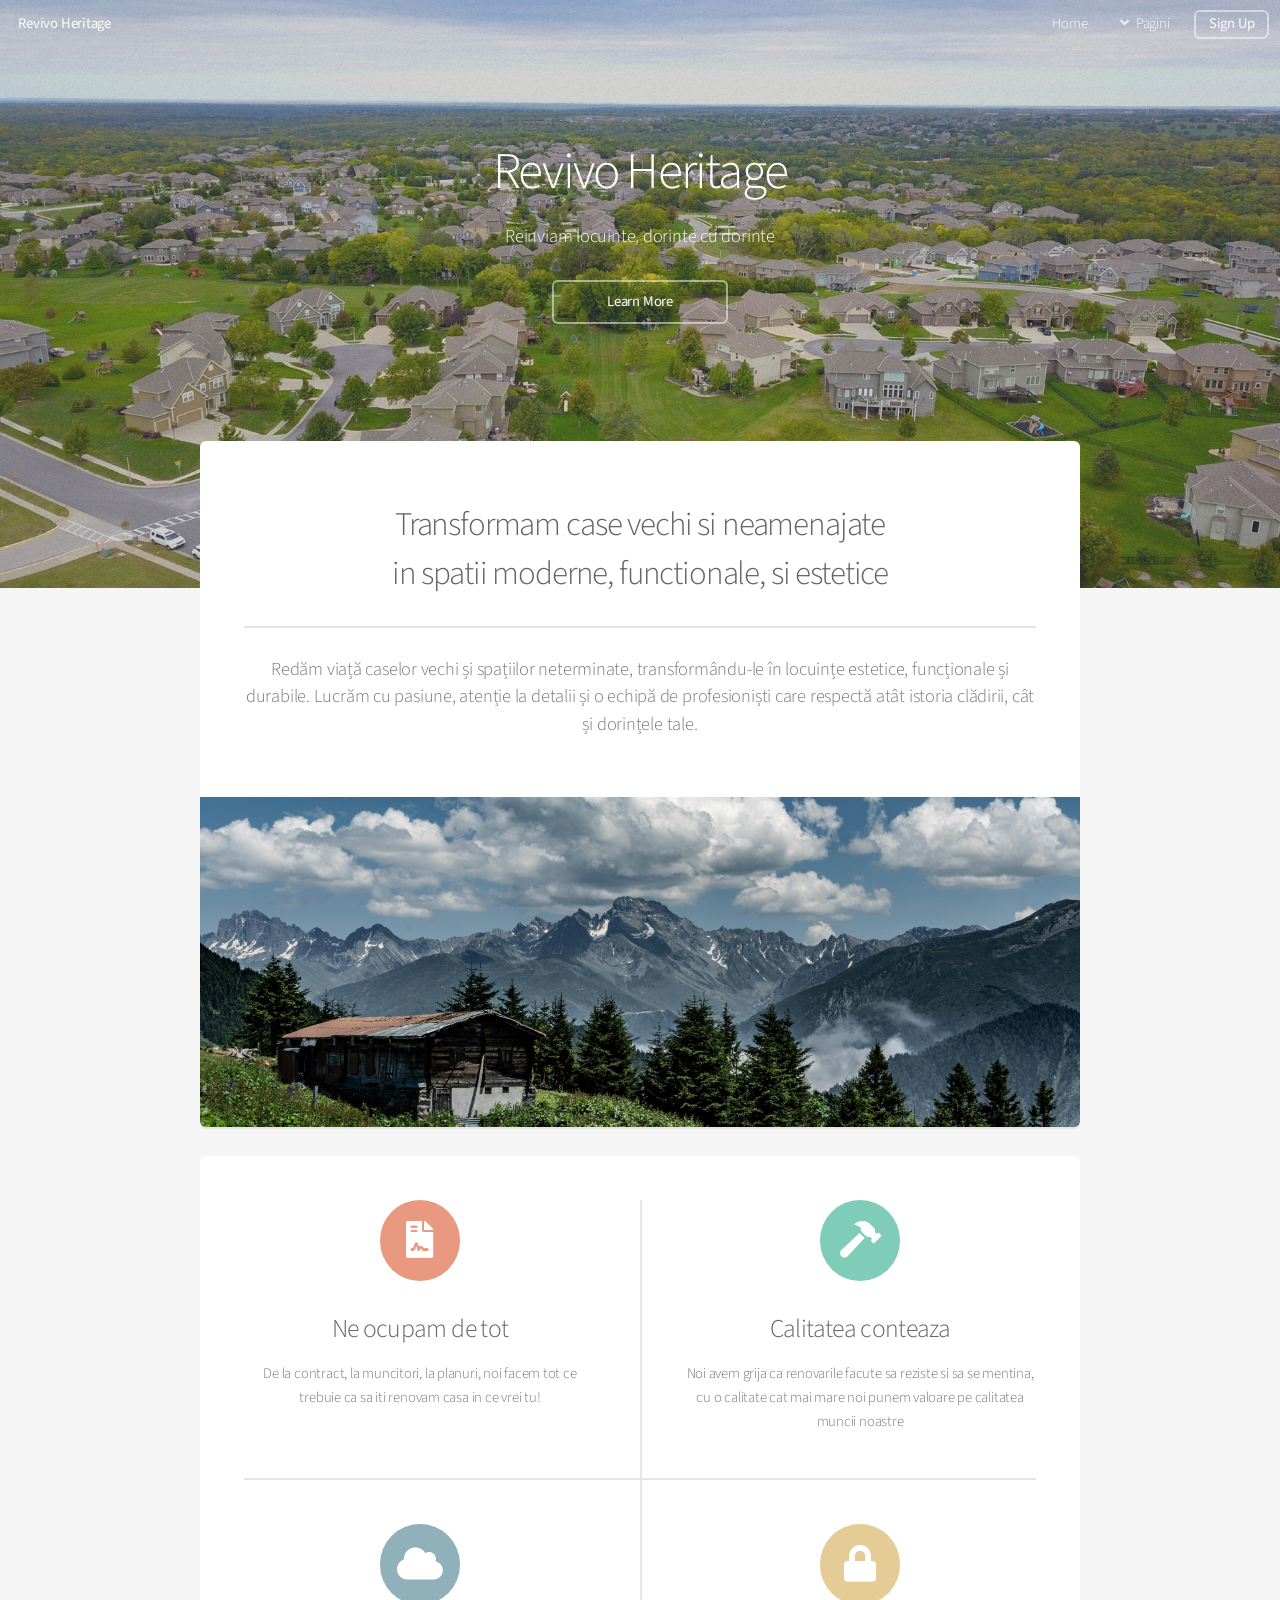
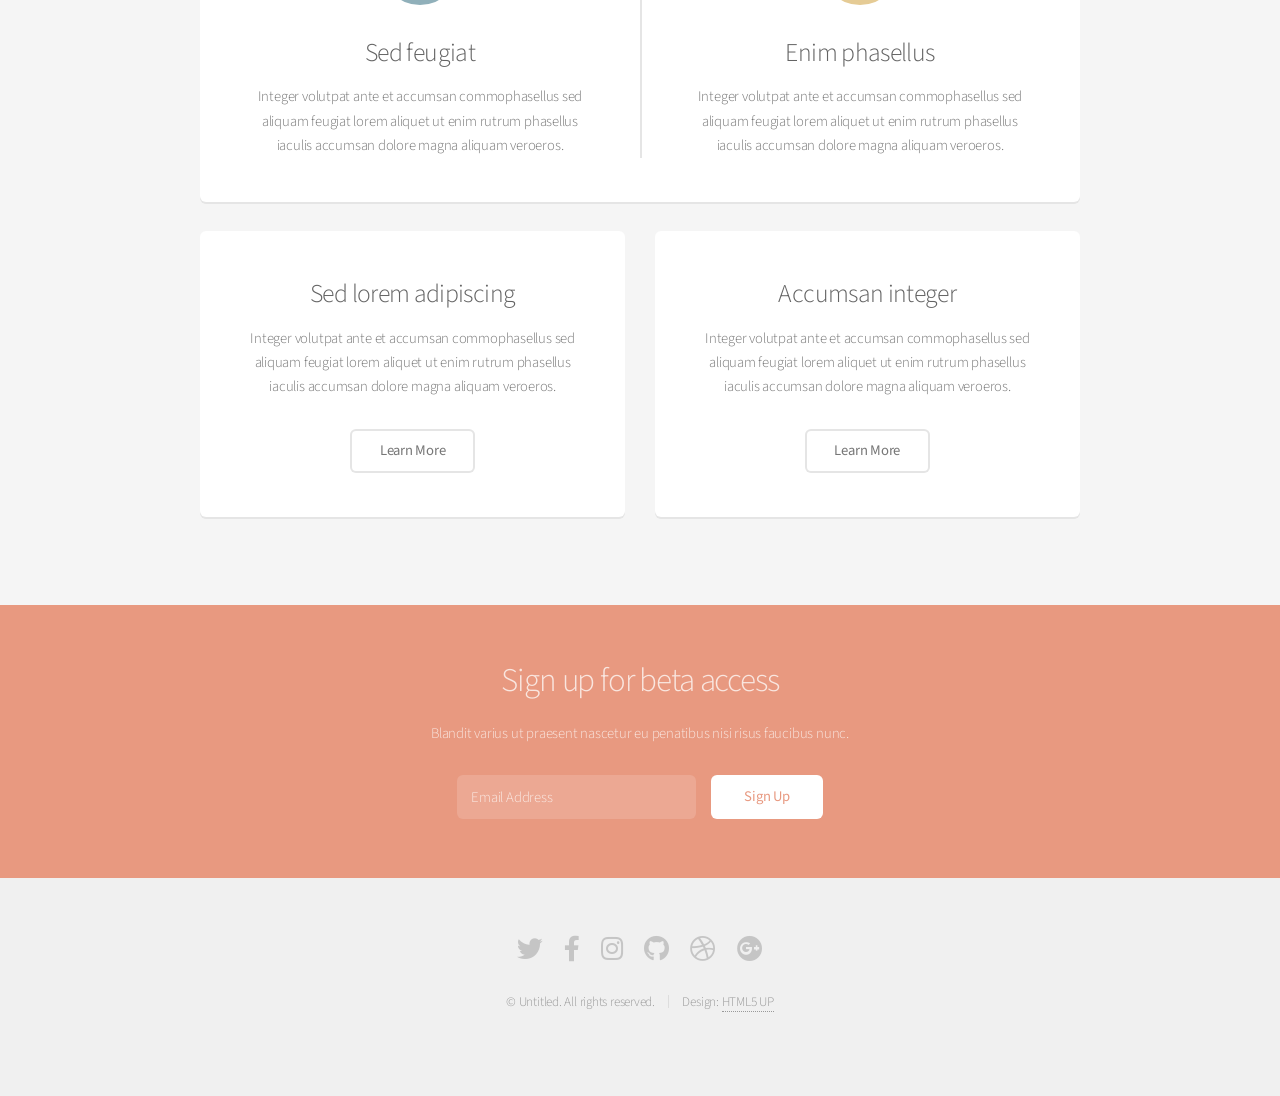
==== index.html @ 1a4ddb49 "schimbat putin landing page" ====
<!DOCTYPE HTML>
<!--
	Alpha by HTML5 UP
	html5up.net | @ajlkn
	Free for personal and commercial use under the CCA 3.0 license (html5up.net/license)
-->
<html>
	<head>
		<title>Alpha by HTML5 UP</title>
		<meta charset="utf-8" />
		<meta name="viewport" content="width=device-width, initial-scale=1, user-scalable=no" />
		<link rel="stylesheet" href="assets/css/main.css" />
	</head>
	<body class="landing is-preload">
		<div id="page-wrapper">

			<!-- Header -->
				<header id="header" class="alt">
					<h1><a href="index.html">Revivo Heritage</a></h1>
					<nav id="nav">
						<ul>
							<li><a href="index.html">Home</a></li>
							<li>
								<a href="#" class="icon solid fa-angle-down">Pagini</a>
								<ul>
									<li><a href="generic.html">Generic</a></li>
									<li><a href="contact.html">Contact</a></li>
									<li><a href="elements.html">Elements</a></li>
									<li>
										<a href="#">Submenu</a>
										<ul>
											<li><a href="#">Option One</a></li>
											<li><a href="#">Option Two</a></li>
											<li><a href="#">Option Three</a></li>
											<li><a href="#">Option Four</a></li>
										</ul>
									</li>
								</ul>
							</li>
							<li><a href="#" class="button">Sign Up</a></li>
						</ul>
					</nav>
				</header>

			<!-- Banner -->
				<section id="banner">
					<h2>Revivo Heritage</h2>
					<p>Reinviam locuinte, dorinte cu dorinte</p>
					<ul class="actions special">
						<li><a href="#" class="button">Learn More</a></li>
					</ul>
				</section>

			<!-- Main -->
				<section id="main" class="container">

					<section class="box special">
						<header class="major">
							<h2>Transformam case vechi si neamenajate
							<br />
							in spatii moderne, functionale, si estetice</h2>
							<p>Redăm viață caselor vechi și spațiilor neterminate, transformându-le în locuințe estetice, funcționale și durabile. Lucrăm cu pasiune, atenție la detalii și o echipă de profesioniști care respectă atât istoria clădirii, cât și dorințele tale.</p>
						</header>
						<span class="image featured"><img src="images/pic01.jpg" alt="" /></span>
					</section>

					<section class="box special features">
						<div class="features-row">
							<section>
								<span class="icon solid major fa-file-contract accent2"></span>
								<h3>Ne ocupam de tot</h3>
								<p>De la contract, la muncitori, la planuri, noi facem tot ce trebuie ca sa iti renovam casa in ce vrei tu!</p>
							</section>
							<section>
								<span class="icon solid major fa-hammer accent3"></span>
								<h3>Calitatea conteaza</h3>
								<p>Noi avem grija ca renovarile facute sa reziste si sa se mentina, cu o calitate cat mai mare noi punem valoare pe calitatea muncii noastre</p>
							</section>
						</div>
						<div class="features-row">
							<section>
								<span class="icon solid major fa-cloud accent4"></span>
								<h3>Sed feugiat</h3>
								<p>Integer volutpat ante et accumsan commophasellus sed aliquam feugiat lorem aliquet ut enim rutrum phasellus iaculis accumsan dolore magna aliquam veroeros.</p>
							</section>
							<section>
								<span class="icon solid major fa-lock accent5"></span>
								<h3>Enim phasellus</h3>
								<p>Integer volutpat ante et accumsan commophasellus sed aliquam feugiat lorem aliquet ut enim rutrum phasellus iaculis accumsan dolore magna aliquam veroeros.</p>
							</section>
						</div>
					</section>

					<div class="row">
						<div class="col-6 col-12-narrower">

							<section class="box special">
								<span class="image featured"><img src="images/pic02.jpg" alt="" /></span>
								<h3>Sed lorem adipiscing</h3>
								<p>Integer volutpat ante et accumsan commophasellus sed aliquam feugiat lorem aliquet ut enim rutrum phasellus iaculis accumsan dolore magna aliquam veroeros.</p>
								<ul class="actions special">
									<li><a href="#" class="button alt">Learn More</a></li>
								</ul>
							</section>

						</div>
						<div class="col-6 col-12-narrower">

							<section class="box special">
								<span class="image featured"><img src="images/pic03.jpg" alt="" /></span>
								<h3>Accumsan integer</h3>
								<p>Integer volutpat ante et accumsan commophasellus sed aliquam feugiat lorem aliquet ut enim rutrum phasellus iaculis accumsan dolore magna aliquam veroeros.</p>
								<ul class="actions special">
									<li><a href="#" class="button alt">Learn More</a></li>
								</ul>
							</section>

						</div>
					</div>

				</section>

			<!-- CTA -->
				<section id="cta">

					<h2>Sign up for beta access</h2>
					<p>Blandit varius ut praesent nascetur eu penatibus nisi risus faucibus nunc.</p>

					<form>
						<div class="row gtr-50 gtr-uniform">
							<div class="col-8 col-12-mobilep">
								<input type="email" name="email" id="email" placeholder="Email Address" />
							</div>
							<div class="col-4 col-12-mobilep">
								<input type="submit" value="Sign Up" class="fit" />
							</div>
						</div>
					</form>

				</section>

			<!-- Footer -->
				<footer id="footer">
					<ul class="icons">
						<li><a href="#" class="icon brands fa-twitter"><span class="label">Twitter</span></a></li>
						<li><a href="#" class="icon brands fa-facebook-f"><span class="label">Facebook</span></a></li>
						<li><a href="#" class="icon brands fa-instagram"><span class="label">Instagram</span></a></li>
						<li><a href="#" class="icon brands fa-github"><span class="label">Github</span></a></li>
						<li><a href="#" class="icon brands fa-dribbble"><span class="label">Dribbble</span></a></li>
						<li><a href="#" class="icon brands fa-google-plus"><span class="label">Google+</span></a></li>
					</ul>
					<ul class="copyright">
						<li>&copy; Untitled. All rights reserved.</li><li>Design: <a href="http://html5up.net">HTML5 UP</a></li>
					</ul>
				</footer>

		</div>

		<!-- Scripts -->
			<script src="assets/js/jquery.min.js"></script>
			<script src="assets/js/jquery.dropotron.min.js"></script>
			<script src="assets/js/jquery.scrollex.min.js"></script>
			<script src="assets/js/browser.min.js"></script>
			<script src="assets/js/breakpoints.min.js"></script>
			<script src="assets/js/util.js"></script>
			<script src="assets/js/main.js"></script>

	</body>
</html>
---- assets/css/main.css ----
@import url("fontawesome-all.min.css");
@import url("https://fonts.googleapis.com/css?family=Source+Sans+Pro:300,400,300italic,400italic");

/*
	Alpha by HTML5 UP
	html5up.net | @ajlkn
	Free for personal and commercial use under the CCA 3.0 license (html5up.net/license)
*/

/* Reset */

/* Based on meyerweb.com/eric/tools/css/reset (v2.0 | 20110126 | License: public domain) */

	html, body, div, span, applet, object,
	iframe, h1, h2, h3, h4, h5, h6, p, blockquote,
	pre, a, abbr, acronym, address, big, cite,
	code, del, dfn, em, img, ins, kbd, q, s, samp,
	small, strike, strong, sub, sup, tt, var, b,
	u, i, center, dl, dt, dd, ol, ul, li, fieldset,
	form, label, legend, table, caption, tbody,
	tfoot, thead, tr, th, td, article, aside,
	canvas, details, embed, figure, figcaption,
	footer, header, hgroup, menu, nav, output, ruby,
	section, summary, time, mark, audio, video {
		margin: 0;
		padding: 0;
		border: 0;
		font-size: 100%;
		font: inherit;
		vertical-align: baseline;
	}

	article, aside, details, figcaption, figure,
	footer, header, hgroup, menu, nav, section {
		display: block;
	}

	body {
		line-height: 1;
	}

	ol, ul {
		list-style: none;
	}

	blockquote, q {
		quotes: none;
	}

		blockquote:before, blockquote:after, q:before, q:after {
			content: '';
			content: none;
		}

	table {
		border-collapse: collapse;
		border-spacing: 0;
	}

	body {
		-webkit-text-size-adjust: none;
	}

	mark {
		background-color: transparent;
		color: inherit;
	}

	input::-moz-focus-inner {
		border: 0;
		padding: 0;
	}

	input, select, textarea {
		-moz-appearance: none;
		-webkit-appearance: none;
		-ms-appearance: none;
		appearance: none;
	}

/* Basic */

	@-ms-viewport {
		width: device-width;
	}

	body {
		-ms-overflow-style: scrollbar;
	}

	@media screen and (max-width: 480px) {

		html, body {
			min-width: 320px;
		}

	}

	html {
		box-sizing: border-box;
	}

	*, *:before, *:after {
		box-sizing: inherit;
	}

	body {
		background: #f5f5f5;
	}

	body, input, select, textarea {
		color: #777;
		font-family: "Source Sans Pro", sans-serif;
		font-size: 16pt;
		font-weight: 300;
		line-height: 1.65em;
		letter-spacing: -0.015em;
	}

	a {
		-moz-transition: color 0.2s ease-in-out, border-bottom-color 0.2s ease-in-out;
		-webkit-transition: color 0.2s ease-in-out, border-bottom-color 0.2s ease-in-out;
		-ms-transition: color 0.2s ease-in-out, border-bottom-color 0.2s ease-in-out;
		transition: color 0.2s ease-in-out, border-bottom-color 0.2s ease-in-out;
		border-bottom: dotted 1px;
		color: #e89980;
		text-decoration: none;
	}

		a:hover {
			border-bottom-color: transparent;
		}

	strong, b {
		color: #646464;
		font-weight: 400;
	}

	em, i {
		font-style: italic;
	}

	p {
		margin: 0 0 2em 0;
	}

	h1, h2, h3, h4, h5, h6 {
		color: #646464;
		font-weight: 300;
		line-height: 1em;
		margin: 0 0 0.5em 0;
	}

		h1 a, h2 a, h3 a, h4 a, h5 a, h6 a {
			color: inherit;
			text-decoration: none;
		}

	h2 {
		font-size: 2.25em;
		line-height: 1.5em;
		letter-spacing: -0.035em;
	}

	h3 {
		font-size: 1.75em;
		line-height: 1.5em;
		letter-spacing: -0.025em;
	}

	h4 {
		font-size: 1.1em;
		line-height: 1.5em;
		letter-spacing: 0;
	}

	h5 {
		font-size: 0.9em;
		line-height: 1.5em;
		letter-spacing: 0;
	}

	h6 {
		font-size: 0.7em;
		line-height: 1.5em;
		letter-spacing: 0;
	}

	sub {
		font-size: 0.8em;
		position: relative;
		top: 0.5em;
	}

	sup {
		font-size: 0.8em;
		position: relative;
		top: -0.5em;
	}

	hr {
		border: 0;
		border-bottom: solid 2px #e5e5e5;
		margin: 2em 0;
	}

		hr.major {
			margin: 3em 0;
		}

	blockquote {
		border-left: solid 4px #e5e5e5;
		font-style: italic;
		margin: 0 0 2em 0;
		padding: 0.5em 0 0.5em 2em;
	}

	pre {
		-webkit-overflow-scrolling: touch;
		background: #f8f8f8;
		border-radius: 6px;
		border: solid 1px #e5e5e5;
		font-family: monospace;
		font-size: 0.9em;
		line-height: 1.75em;
		margin: 0 0 2em 0;
		overflow-x: auto;
		padding: 1em 1.5em;
	}

	code {
		background: #f8f8f8;
		border-radius: 6px;
		border: solid 1px #e5e5e5;
		font-family: monospace;
		font-size: 0.9em;
		margin: 0 0.25em;
		padding: 0.25em 0.65em;
	}

	.align-left {
		text-align: left;
	}

	.align-center {
		text-align: center;
	}

	.align-right {
		text-align: right;
	}

/* Row */

	.row {
		display: flex;
		flex-wrap: wrap;
		box-sizing: border-box;
		align-items: stretch;
	}

		.row > * {
			box-sizing: border-box;
		}

		.row.gtr-uniform > * > :last-child {
			margin-bottom: 0;
		}

		.row.aln-left {
			justify-content: flex-start;
		}

		.row.aln-center {
			justify-content: center;
		}

		.row.aln-right {
			justify-content: flex-end;
		}

		.row.aln-top {
			align-items: flex-start;
		}

		.row.aln-middle {
			align-items: center;
		}

		.row.aln-bottom {
			align-items: flex-end;
		}

		.row > .imp {
			order: -1;
		}

		.row > .col-1 {
			width: 8.33333%;
		}

		.row > .off-1 {
			margin-left: 8.33333%;
		}

		.row > .col-2 {
			width: 16.66667%;
		}

		.row > .off-2 {
			margin-left: 16.66667%;
		}

		.row > .col-3 {
			width: 25%;
		}

		.row > .off-3 {
			margin-left: 25%;
		}

		.row > .col-4 {
			width: 33.33333%;
		}

		.row > .off-4 {
			margin-left: 33.33333%;
		}

		.row > .col-5 {
			width: 41.66667%;
		}

		.row > .off-5 {
			margin-left: 41.66667%;
		}

		.row > .col-6 {
			width: 50%;
		}

		.row > .off-6 {
			margin-left: 50%;
		}

		.row > .col-7 {
			width: 58.33333%;
		}

		.row > .off-7 {
			margin-left: 58.33333%;
		}

		.row > .col-8 {
			width: 66.66667%;
		}

		.row > .off-8 {
			margin-left: 66.66667%;
		}

		.row > .col-9 {
			width: 75%;
		}

		.row > .off-9 {
			margin-left: 75%;
		}

		.row > .col-10 {
			width: 83.33333%;
		}

		.row > .off-10 {
			margin-left: 83.33333%;
		}

		.row > .col-11 {
			width: 91.66667%;
		}

		.row > .off-11 {
			margin-left: 91.66667%;
		}

		.row > .col-12 {
			width: 100%;
		}

		.row > .off-12 {
			margin-left: 100%;
		}

		.row.gtr-0 {
			margin-top: 0;
			margin-left: 0em;
		}

			.row.gtr-0 > * {
				padding: 0 0 0 0em;
			}

			.row.gtr-0.gtr-uniform {
				margin-top: 0em;
			}

				.row.gtr-0.gtr-uniform > * {
					padding-top: 0em;
				}

		.row.gtr-25 {
			margin-top: 0;
			margin-left: -0.5em;
		}

			.row.gtr-25 > * {
				padding: 0 0 0 0.5em;
			}

			.row.gtr-25.gtr-uniform {
				margin-top: -0.5em;
			}

				.row.gtr-25.gtr-uniform > * {
					padding-top: 0.5em;
				}

		.row.gtr-50 {
			margin-top: 0;
			margin-left: -1em;
		}

			.row.gtr-50 > * {
				padding: 0 0 0 1em;
			}

			.row.gtr-50.gtr-uniform {
				margin-top: -1em;
			}

				.row.gtr-50.gtr-uniform > * {
					padding-top: 1em;
				}

		.row {
			margin-top: 0;
			margin-left: -2em;
		}

			.row > * {
				padding: 0 0 0 2em;
			}

			.row.gtr-uniform {
				margin-top: -2em;
			}

				.row.gtr-uniform > * {
					padding-top: 2em;
				}

		.row.gtr-150 {
			margin-top: 0;
			margin-left: -3em;
		}

			.row.gtr-150 > * {
				padding: 0 0 0 3em;
			}

			.row.gtr-150.gtr-uniform {
				margin-top: -3em;
			}

				.row.gtr-150.gtr-uniform > * {
					padding-top: 3em;
				}

		.row.gtr-200 {
			margin-top: 0;
			margin-left: -4em;
		}

			.row.gtr-200 > * {
				padding: 0 0 0 4em;
			}

			.row.gtr-200.gtr-uniform {
				margin-top: -4em;
			}

				.row.gtr-200.gtr-uniform > * {
					padding-top: 4em;
				}

		@media screen and (max-width: 1680px) {

			.row {
				display: flex;
				flex-wrap: wrap;
				box-sizing: border-box;
				align-items: stretch;
			}

				.row > * {
					box-sizing: border-box;
				}

				.row.gtr-uniform > * > :last-child {
					margin-bottom: 0;
				}

				.row.aln-left {
					justify-content: flex-start;
				}

				.row.aln-center {
					justify-content: center;
				}

				.row.aln-right {
					justify-content: flex-end;
				}

				.row.aln-top {
					align-items: flex-start;
				}

				.row.aln-middle {
					align-items: center;
				}

				.row.aln-bottom {
					align-items: flex-end;
				}

				.row > .imp-wide {
					order: -1;
				}

				.row > .col-1-wide {
					width: 8.33333%;
				}

				.row > .off-1-wide {
					margin-left: 8.33333%;
				}

				.row > .col-2-wide {
					width: 16.66667%;
				}

				.row > .off-2-wide {
					margin-left: 16.66667%;
				}

				.row > .col-3-wide {
					width: 25%;
				}

				.row > .off-3-wide {
					margin-left: 25%;
				}

				.row > .col-4-wide {
					width: 33.33333%;
				}

				.row > .off-4-wide {
					margin-left: 33.33333%;
				}

				.row > .col-5-wide {
					width: 41.66667%;
				}

				.row > .off-5-wide {
					margin-left: 41.66667%;
				}

				.row > .col-6-wide {
					width: 50%;
				}

				.row > .off-6-wide {
					margin-left: 50%;
				}

				.row > .col-7-wide {
					width: 58.33333%;
				}

				.row > .off-7-wide {
					margin-left: 58.33333%;
				}

				.row > .col-8-wide {
					width: 66.66667%;
				}

				.row > .off-8-wide {
					margin-left: 66.66667%;
				}

				.row > .col-9-wide {
					width: 75%;
				}

				.row > .off-9-wide {
					margin-left: 75%;
				}

				.row > .col-10-wide {
					width: 83.33333%;
				}

				.row > .off-10-wide {
					margin-left: 83.33333%;
				}

				.row > .col-11-wide {
					width: 91.66667%;
				}

				.row > .off-11-wide {
					margin-left: 91.66667%;
				}

				.row > .col-12-wide {
					width: 100%;
				}

				.row > .off-12-wide {
					margin-left: 100%;
				}

				.row.gtr-0 {
					margin-top: 0;
					margin-left: 0em;
				}

					.row.gtr-0 > * {
						padding: 0 0 0 0em;
					}

					.row.gtr-0.gtr-uniform {
						margin-top: 0em;
					}

						.row.gtr-0.gtr-uniform > * {
							padding-top: 0em;
						}

				.row.gtr-25 {
					margin-top: 0;
					margin-left: -0.5em;
				}

					.row.gtr-25 > * {
						padding: 0 0 0 0.5em;
					}

					.row.gtr-25.gtr-uniform {
						margin-top: -0.5em;
					}

						.row.gtr-25.gtr-uniform > * {
							padding-top: 0.5em;
						}

				.row.gtr-50 {
					margin-top: 0;
					margin-left: -1em;
				}

					.row.gtr-50 > * {
						padding: 0 0 0 1em;
					}

					.row.gtr-50.gtr-uniform {
						margin-top: -1em;
					}

						.row.gtr-50.gtr-uniform > * {
							padding-top: 1em;
						}

				.row {
					margin-top: 0;
					margin-left: -2em;
				}

					.row > * {
						padding: 0 0 0 2em;
					}

					.row.gtr-uniform {
						margin-top: -2em;
					}

						.row.gtr-uniform > * {
							padding-top: 2em;
						}

				.row.gtr-150 {
					margin-top: 0;
					margin-left: -3em;
				}

					.row.gtr-150 > * {
						padding: 0 0 0 3em;
					}

					.row.gtr-150.gtr-uniform {
						margin-top: -3em;
					}

						.row.gtr-150.gtr-uniform > * {
							padding-top: 3em;
						}

				.row.gtr-200 {
					margin-top: 0;
					margin-left: -4em;
				}

					.row.gtr-200 > * {
						padding: 0 0 0 4em;
					}

					.row.gtr-200.gtr-uniform {
						margin-top: -4em;
					}

						.row.gtr-200.gtr-uniform > * {
							padding-top: 4em;
						}

		}

		@media screen and (max-width: 1280px) {

			.row {
				display: flex;
				flex-wrap: wrap;
				box-sizing: border-box;
				align-items: stretch;
			}

				.row > * {
					box-sizing: border-box;
				}

				.row.gtr-uniform > * > :last-child {
					margin-bottom: 0;
				}

				.row.aln-left {
					justify-content: flex-start;
				}

				.row.aln-center {
					justify-content: center;
				}

				.row.aln-right {
					justify-content: flex-end;
				}

				.row.aln-top {
					align-items: flex-start;
				}

				.row.aln-middle {
					align-items: center;
				}

				.row.aln-bottom {
					align-items: flex-end;
				}

				.row > .imp-normal {
					order: -1;
				}

				.row > .col-1-normal {
					width: 8.33333%;
				}

				.row > .off-1-normal {
					margin-left: 8.33333%;
				}

				.row > .col-2-normal {
					width: 16.66667%;
				}

				.row > .off-2-normal {
					margin-left: 16.66667%;
				}

				.row > .col-3-normal {
					width: 25%;
				}

				.row > .off-3-normal {
					margin-left: 25%;
				}

				.row > .col-4-normal {
					width: 33.33333%;
				}

				.row > .off-4-normal {
					margin-left: 33.33333%;
				}

				.row > .col-5-normal {
					width: 41.66667%;
				}

				.row > .off-5-normal {
					margin-left: 41.66667%;
				}

				.row > .col-6-normal {
					width: 50%;
				}

				.row > .off-6-normal {
					margin-left: 50%;
				}

				.row > .col-7-normal {
					width: 58.33333%;
				}

				.row > .off-7-normal {
					margin-left: 58.33333%;
				}

				.row > .col-8-normal {
					width: 66.66667%;
				}

				.row > .off-8-normal {
					margin-left: 66.66667%;
				}

				.row > .col-9-normal {
					width: 75%;
				}

				.row > .off-9-normal {
					margin-left: 75%;
				}

				.row > .col-10-normal {
					width: 83.33333%;
				}

				.row > .off-10-normal {
					margin-left: 83.33333%;
				}

				.row > .col-11-normal {
					width: 91.66667%;
				}

				.row > .off-11-normal {
					margin-left: 91.66667%;
				}

				.row > .col-12-normal {
					width: 100%;
				}

				.row > .off-12-normal {
					margin-left: 100%;
				}

				.row.gtr-0 {
					margin-top: 0;
					margin-left: 0em;
				}

					.row.gtr-0 > * {
						padding: 0 0 0 0em;
					}

					.row.gtr-0.gtr-uniform {
						margin-top: 0em;
					}

						.row.gtr-0.gtr-uniform > * {
							padding-top: 0em;
						}

				.row.gtr-25 {
					margin-top: 0;
					margin-left: -0.5em;
				}

					.row.gtr-25 > * {
						padding: 0 0 0 0.5em;
					}

					.row.gtr-25.gtr-uniform {
						margin-top: -0.5em;
					}

						.row.gtr-25.gtr-uniform > * {
							padding-top: 0.5em;
						}

				.row.gtr-50 {
					margin-top: 0;
					margin-left: -1em;
				}

					.row.gtr-50 > * {
						padding: 0 0 0 1em;
					}

					.row.gtr-50.gtr-uniform {
						margin-top: -1em;
					}

						.row.gtr-50.gtr-uniform > * {
							padding-top: 1em;
						}

				.row {
					margin-top: 0;
					margin-left: -2em;
				}

					.row > * {
						padding: 0 0 0 2em;
					}

					.row.gtr-uniform {
						margin-top: -2em;
					}

						.row.gtr-uniform > * {
							padding-top: 2em;
						}

				.row.gtr-150 {
					margin-top: 0;
					margin-left: -3em;
				}

					.row.gtr-150 > * {
						padding: 0 0 0 3em;
					}

					.row.gtr-150.gtr-uniform {
						margin-top: -3em;
					}

						.row.gtr-150.gtr-uniform > * {
							padding-top: 3em;
						}

				.row.gtr-200 {
					margin-top: 0;
					margin-left: -4em;
				}

					.row.gtr-200 > * {
						padding: 0 0 0 4em;
					}

					.row.gtr-200.gtr-uniform {
						margin-top: -4em;
					}

						.row.gtr-200.gtr-uniform > * {
							padding-top: 4em;
						}

		}

		@media screen and (max-width: 980px) {

			.row {
				display: flex;
				flex-wrap: wrap;
				box-sizing: border-box;
				align-items: stretch;
			}

				.row > * {
					box-sizing: border-box;
				}

				.row.gtr-uniform > * > :last-child {
					margin-bottom: 0;
				}

				.row.aln-left {
					justify-content: flex-start;
				}

				.row.aln-center {
					justify-content: center;
				}

				.row.aln-right {
					justify-content: flex-end;
				}

				.row.aln-top {
					align-items: flex-start;
				}

				.row.aln-middle {
					align-items: center;
				}

				.row.aln-bottom {
					align-items: flex-end;
				}

				.row > .imp-narrow {
					order: -1;
				}

				.row > .col-1-narrow {
					width: 8.33333%;
				}

				.row > .off-1-narrow {
					margin-left: 8.33333%;
				}

				.row > .col-2-narrow {
					width: 16.66667%;
				}

				.row > .off-2-narrow {
					margin-left: 16.66667%;
				}

				.row > .col-3-narrow {
					width: 25%;
				}

				.row > .off-3-narrow {
					margin-left: 25%;
				}

				.row > .col-4-narrow {
					width: 33.33333%;
				}

				.row > .off-4-narrow {
					margin-left: 33.33333%;
				}

				.row > .col-5-narrow {
					width: 41.66667%;
				}

				.row > .off-5-narrow {
					margin-left: 41.66667%;
				}

				.row > .col-6-narrow {
					width: 50%;
				}

				.row > .off-6-narrow {
					margin-left: 50%;
				}

				.row > .col-7-narrow {
					width: 58.33333%;
				}

				.row > .off-7-narrow {
					margin-left: 58.33333%;
				}

				.row > .col-8-narrow {
					width: 66.66667%;
				}

				.row > .off-8-narrow {
					margin-left: 66.66667%;
				}

				.row > .col-9-narrow {
					width: 75%;
				}

				.row > .off-9-narrow {
					margin-left: 75%;
				}

				.row > .col-10-narrow {
					width: 83.33333%;
				}

				.row > .off-10-narrow {
					margin-left: 83.33333%;
				}

				.row > .col-11-narrow {
					width: 91.66667%;
				}

				.row > .off-11-narrow {
					margin-left: 91.66667%;
				}

				.row > .col-12-narrow {
					width: 100%;
				}

				.row > .off-12-narrow {
					margin-left: 100%;
				}

				.row.gtr-0 {
					margin-top: 0;
					margin-left: 0em;
				}

					.row.gtr-0 > * {
						padding: 0 0 0 0em;
					}

					.row.gtr-0.gtr-uniform {
						margin-top: 0em;
					}

						.row.gtr-0.gtr-uniform > * {
							padding-top: 0em;
						}

				.row.gtr-25 {
					margin-top: 0;
					margin-left: -0.5em;
				}

					.row.gtr-25 > * {
						padding: 0 0 0 0.5em;
					}

					.row.gtr-25.gtr-uniform {
						margin-top: -0.5em;
					}

						.row.gtr-25.gtr-uniform > * {
							padding-top: 0.5em;
						}

				.row.gtr-50 {
					margin-top: 0;
					margin-left: -1em;
				}

					.row.gtr-50 > * {
						padding: 0 0 0 1em;
					}

					.row.gtr-50.gtr-uniform {
						margin-top: -1em;
					}

						.row.gtr-50.gtr-uniform > * {
							padding-top: 1em;
						}

				.row {
					margin-top: 0;
					margin-left: -2em;
				}

					.row > * {
						padding: 0 0 0 2em;
					}

					.row.gtr-uniform {
						margin-top: -2em;
					}

						.row.gtr-uniform > * {
							padding-top: 2em;
						}

				.row.gtr-150 {
					margin-top: 0;
					margin-left: -3em;
				}

					.row.gtr-150 > * {
						padding: 0 0 0 3em;
					}

					.row.gtr-150.gtr-uniform {
						margin-top: -3em;
					}

						.row.gtr-150.gtr-uniform > * {
							padding-top: 3em;
						}

				.row.gtr-200 {
					margin-top: 0;
					margin-left: -4em;
				}

					.row.gtr-200 > * {
						padding: 0 0 0 4em;
					}

					.row.gtr-200.gtr-uniform {
						margin-top: -4em;
					}

						.row.gtr-200.gtr-uniform > * {
							padding-top: 4em;
						}

		}

		@media screen and (max-width: 840px) {

			.row {
				display: flex;
				flex-wrap: wrap;
				box-sizing: border-box;
				align-items: stretch;
			}

				.row > * {
					box-sizing: border-box;
				}

				.row.gtr-uniform > * > :last-child {
					margin-bottom: 0;
				}

				.row.aln-left {
					justify-content: flex-start;
				}

				.row.aln-center {
					justify-content: center;
				}

				.row.aln-right {
					justify-content: flex-end;
				}

				.row.aln-top {
					align-items: flex-start;
				}

				.row.aln-middle {
					align-items: center;
				}

				.row.aln-bottom {
					align-items: flex-end;
				}

				.row > .imp-narrower {
					order: -1;
				}

				.row > .col-1-narrower {
					width: 8.33333%;
				}

				.row > .off-1-narrower {
					margin-left: 8.33333%;
				}

				.row > .col-2-narrower {
					width: 16.66667%;
				}

				.row > .off-2-narrower {
					margin-left: 16.66667%;
				}

				.row > .col-3-narrower {
					width: 25%;
				}

				.row > .off-3-narrower {
					margin-left: 25%;
				}

				.row > .col-4-narrower {
					width: 33.33333%;
				}

				.row > .off-4-narrower {
					margin-left: 33.33333%;
				}

				.row > .col-5-narrower {
					width: 41.66667%;
				}

				.row > .off-5-narrower {
					margin-left: 41.66667%;
				}

				.row > .col-6-narrower {
					width: 50%;
				}

				.row > .off-6-narrower {
					margin-left: 50%;
				}

				.row > .col-7-narrower {
					width: 58.33333%;
				}

				.row > .off-7-narrower {
					margin-left: 58.33333%;
				}

				.row > .col-8-narrower {
					width: 66.66667%;
				}

				.row > .off-8-narrower {
					margin-left: 66.66667%;
				}

				.row > .col-9-narrower {
					width: 75%;
				}

				.row > .off-9-narrower {
					margin-left: 75%;
				}

				.row > .col-10-narrower {
					width: 83.33333%;
				}

				.row > .off-10-narrower {
					margin-left: 83.33333%;
				}

				.row > .col-11-narrower {
					width: 91.66667%;
				}

				.row > .off-11-narrower {
					margin-left: 91.66667%;
				}

				.row > .col-12-narrower {
					width: 100%;
				}

				.row > .off-12-narrower {
					margin-left: 100%;
				}

				.row.gtr-0 {
					margin-top: 0;
					margin-left: 0em;
				}

					.row.gtr-0 > * {
						padding: 0 0 0 0em;
					}

					.row.gtr-0.gtr-uniform {
						margin-top: 0em;
					}

						.row.gtr-0.gtr-uniform > * {
							padding-top: 0em;
						}

				.row.gtr-25 {
					margin-top: 0;
					margin-left: -0.5em;
				}

					.row.gtr-25 > * {
						padding: 0 0 0 0.5em;
					}

					.row.gtr-25.gtr-uniform {
						margin-top: -0.5em;
					}

						.row.gtr-25.gtr-uniform > * {
							padding-top: 0.5em;
						}

				.row.gtr-50 {
					margin-top: 0;
					margin-left: -1em;
				}

					.row.gtr-50 > * {
						padding: 0 0 0 1em;
					}

					.row.gtr-50.gtr-uniform {
						margin-top: -1em;
					}

						.row.gtr-50.gtr-uniform > * {
							padding-top: 1em;
						}

				.row {
					margin-top: 0;
					margin-left: -2em;
				}

					.row > * {
						padding: 0 0 0 2em;
					}

					.row.gtr-uniform {
						margin-top: -2em;
					}

						.row.gtr-uniform > * {
							padding-top: 2em;
						}

				.row.gtr-150 {
					margin-top: 0;
					margin-left: -3em;
				}

					.row.gtr-150 > * {
						padding: 0 0 0 3em;
					}

					.row.gtr-150.gtr-uniform {
						margin-top: -3em;
					}

						.row.gtr-150.gtr-uniform > * {
							padding-top: 3em;
						}

				.row.gtr-200 {
					margin-top: 0;
					margin-left: -4em;
				}

					.row.gtr-200 > * {
						padding: 0 0 0 4em;
					}

					.row.gtr-200.gtr-uniform {
						margin-top: -4em;
					}

						.row.gtr-200.gtr-uniform > * {
							padding-top: 4em;
						}

		}

		@media screen and (max-width: 736px) {

			.row {
				display: flex;
				flex-wrap: wrap;
				box-sizing: border-box;
				align-items: stretch;
			}

				.row > * {
					box-sizing: border-box;
				}

				.row.gtr-uniform > * > :last-child {
					margin-bottom: 0;
				}

				.row.aln-left {
					justify-content: flex-start;
				}

				.row.aln-center {
					justify-content: center;
				}

				.row.aln-right {
					justify-content: flex-end;
				}

				.row.aln-top {
					align-items: flex-start;
				}

				.row.aln-middle {
					align-items: center;
				}

				.row.aln-bottom {
					align-items: flex-end;
				}

				.row > .imp-mobile {
					order: -1;
				}

				.row > .col-1-mobile {
					width: 8.33333%;
				}

				.row > .off-1-mobile {
					margin-left: 8.33333%;
				}

				.row > .col-2-mobile {
					width: 16.66667%;
				}

				.row > .off-2-mobile {
					margin-left: 16.66667%;
				}

				.row > .col-3-mobile {
					width: 25%;
				}

				.row > .off-3-mobile {
					margin-left: 25%;
				}

				.row > .col-4-mobile {
					width: 33.33333%;
				}

				.row > .off-4-mobile {
					margin-left: 33.33333%;
				}

				.row > .col-5-mobile {
					width: 41.66667%;
				}

				.row > .off-5-mobile {
					margin-left: 41.66667%;
				}

				.row > .col-6-mobile {
					width: 50%;
				}

				.row > .off-6-mobile {
					margin-left: 50%;
				}

				.row > .col-7-mobile {
					width: 58.33333%;
				}

				.row > .off-7-mobile {
					margin-left: 58.33333%;
				}

				.row > .col-8-mobile {
					width: 66.66667%;
				}

				.row > .off-8-mobile {
					margin-left: 66.66667%;
				}

				.row > .col-9-mobile {
					width: 75%;
				}

				.row > .off-9-mobile {
					margin-left: 75%;
				}

				.row > .col-10-mobile {
					width: 83.33333%;
				}

				.row > .off-10-mobile {
					margin-left: 83.33333%;
				}

				.row > .col-11-mobile {
					width: 91.66667%;
				}

				.row > .off-11-mobile {
					margin-left: 91.66667%;
				}

				.row > .col-12-mobile {
					width: 100%;
				}

				.row > .off-12-mobile {
					margin-left: 100%;
				}

				.row.gtr-0 {
					margin-top: 0;
					margin-left: 0em;
				}

					.row.gtr-0 > * {
						padding: 0 0 0 0em;
					}

					.row.gtr-0.gtr-uniform {
						margin-top: 0em;
					}

						.row.gtr-0.gtr-uniform > * {
							padding-top: 0em;
						}

				.row.gtr-25 {
					margin-top: 0;
					margin-left: -0.5em;
				}

					.row.gtr-25 > * {
						padding: 0 0 0 0.5em;
					}

					.row.gtr-25.gtr-uniform {
						margin-top: -0.5em;
					}

						.row.gtr-25.gtr-uniform > * {
							padding-top: 0.5em;
						}

				.row.gtr-50 {
					margin-top: 0;
					margin-left: -1em;
				}

					.row.gtr-50 > * {
						padding: 0 0 0 1em;
					}

					.row.gtr-50.gtr-uniform {
						margin-top: -1em;
					}

						.row.gtr-50.gtr-uniform > * {
							padding-top: 1em;
						}

				.row {
					margin-top: 0;
					margin-left: -2em;
				}

					.row > * {
						padding: 0 0 0 2em;
					}

					.row.gtr-uniform {
						margin-top: -2em;
					}

						.row.gtr-uniform > * {
							padding-top: 2em;
						}

				.row.gtr-150 {
					margin-top: 0;
					margin-left: -3em;
				}

					.row.gtr-150 > * {
						padding: 0 0 0 3em;
					}

					.row.gtr-150.gtr-uniform {
						margin-top: -3em;
					}

						.row.gtr-150.gtr-uniform > * {
							padding-top: 3em;
						}

				.row.gtr-200 {
					margin-top: 0;
					margin-left: -4em;
				}

					.row.gtr-200 > * {
						padding: 0 0 0 4em;
					}

					.row.gtr-200.gtr-uniform {
						margin-top: -4em;
					}

						.row.gtr-200.gtr-uniform > * {
							padding-top: 4em;
						}

		}

		@media screen and (max-width: 480px) {

			.row {
				display: flex;
				flex-wrap: wrap;
				box-sizing: border-box;
				align-items: stretch;
			}

				.row > * {
					box-sizing: border-box;
				}

				.row.gtr-uniform > * > :last-child {
					margin-bottom: 0;
				}

				.row.aln-left {
					justify-content: flex-start;
				}

				.row.aln-center {
					justify-content: center;
				}

				.row.aln-right {
					justify-content: flex-end;
				}

				.row.aln-top {
					align-items: flex-start;
				}

				.row.aln-middle {
					align-items: center;
				}

				.row.aln-bottom {
					align-items: flex-end;
				}

				.row > .imp-mobilep {
					order: -1;
				}

				.row > .col-1-mobilep {
					width: 8.33333%;
				}

				.row > .off-1-mobilep {
					margin-left: 8.33333%;
				}

				.row > .col-2-mobilep {
					width: 16.66667%;
				}

				.row > .off-2-mobilep {
					margin-left: 16.66667%;
				}

				.row > .col-3-mobilep {
					width: 25%;
				}

				.row > .off-3-mobilep {
					margin-left: 25%;
				}

				.row > .col-4-mobilep {
					width: 33.33333%;
				}

				.row > .off-4-mobilep {
					margin-left: 33.33333%;
				}

				.row > .col-5-mobilep {
					width: 41.66667%;
				}

				.row > .off-5-mobilep {
					margin-left: 41.66667%;
				}

				.row > .col-6-mobilep {
					width: 50%;
				}

				.row > .off-6-mobilep {
					margin-left: 50%;
				}

				.row > .col-7-mobilep {
					width: 58.33333%;
				}

				.row > .off-7-mobilep {
					margin-left: 58.33333%;
				}

				.row > .col-8-mobilep {
					width: 66.66667%;
				}

				.row > .off-8-mobilep {
					margin-left: 66.66667%;
				}

				.row > .col-9-mobilep {
					width: 75%;
				}

				.row > .off-9-mobilep {
					margin-left: 75%;
				}

				.row > .col-10-mobilep {
					width: 83.33333%;
				}

				.row > .off-10-mobilep {
					margin-left: 83.33333%;
				}

				.row > .col-11-mobilep {
					width: 91.66667%;
				}

				.row > .off-11-mobilep {
					margin-left: 91.66667%;
				}

				.row > .col-12-mobilep {
					width: 100%;
				}

				.row > .off-12-mobilep {
					margin-left: 100%;
				}

				.row.gtr-0 {
					margin-top: 0;
					margin-left: 0em;
				}

					.row.gtr-0 > * {
						padding: 0 0 0 0em;
					}

					.row.gtr-0.gtr-uniform {
						margin-top: 0em;
					}

						.row.gtr-0.gtr-uniform > * {
							padding-top: 0em;
						}

				.row.gtr-25 {
					margin-top: 0;
					margin-left: -0.5em;
				}

					.row.gtr-25 > * {
						padding: 0 0 0 0.5em;
					}

					.row.gtr-25.gtr-uniform {
						margin-top: -0.5em;
					}

						.row.gtr-25.gtr-uniform > * {
							padding-top: 0.5em;
						}

				.row.gtr-50 {
					margin-top: 0;
					margin-left: -1em;
				}

					.row.gtr-50 > * {
						padding: 0 0 0 1em;
					}

					.row.gtr-50.gtr-uniform {
						margin-top: -1em;
					}

						.row.gtr-50.gtr-uniform > * {
							padding-top: 1em;
						}

				.row {
					margin-top: 0;
					margin-left: -2em;
				}

					.row > * {
						padding: 0 0 0 2em;
					}

					.row.gtr-uniform {
						margin-top: -2em;
					}

						.row.gtr-uniform > * {
							padding-top: 2em;
						}

				.row.gtr-150 {
					margin-top: 0;
					margin-left: -3em;
				}

					.row.gtr-150 > * {
						padding: 0 0 0 3em;
					}

					.row.gtr-150.gtr-uniform {
						margin-top: -3em;
					}

						.row.gtr-150.gtr-uniform > * {
							padding-top: 3em;
						}

				.row.gtr-200 {
					margin-top: 0;
					margin-left: -4em;
				}

					.row.gtr-200 > * {
						padding: 0 0 0 4em;
					}

					.row.gtr-200.gtr-uniform {
						margin-top: -4em;
					}

						.row.gtr-200.gtr-uniform > * {
							padding-top: 4em;
						}

		}

/* Container */

	.container {
		margin: 0 auto;
		max-width: calc(100% - 5em);
		width: 60em;
	}

		.container.xsmall {
			width: 15em;
		}

		.container.small {
			width: 30em;
		}

		.container.medium {
			width: 45em;
		}

		.container.large {
			width: 75em;
		}

		.container.xlarge {
			width: 90em;
		}

		.container.max {
			width: 100%;
		}

		@media screen and (max-width: 840px) {

			.container {
				width: 100% !important;
			}

		}

		@media screen and (max-width: 736px) {

			.container {
				max-width: 100%;
			}

		}

/* Section/Article */

	section.special, article.special {
		text-align: center;
	}

	header p {
		color: #999;
		position: relative;
		margin: 0 0 1.5em 0;
		font-style: italic;
	}

	header h2 + p {
		font-size: 1.25em;
		margin-top: -1em;
		line-height: 1.5em;
	}

	header h3 + p {
		font-size: 1.1em;
		margin-top: -0.85em;
		line-height: 1.5em;
	}

	header h4 + p,
	header h5 + p,
	header h6 + p {
		font-size: 0.8em;
		margin-top: -0.5em;
		line-height: 1.5em;
	}

	header.major {
		padding: 1em 0;
		text-align: center;
	}

		header.major h2 {
			margin: 0;
		}

		header.major p {
			display: inline-block;
			border-top: solid 2px #e5e5e5;
			color: #777;
			margin: 1.5em 0 0 0;
			padding: 1.5em 0 0 0;
			font-style: normal;
		}

/* Form */

	form {
		margin: 0 0 2em 0;
	}

	label {
		color: #646464;
		display: block;
		font-size: 0.9em;
		font-weight: 300;
		margin: 0 0 1em 0;
	}

	input[type="text"],
	input[type="password"],
	input[type="email"],
	select,
	textarea {
		-moz-appearance: none;
		-webkit-appearance: none;
		-ms-appearance: none;
		appearance: none;
		background-color: #f8f8f8;
		border-radius: 6px;
		border: solid 1px #e5e5e5;
		color: inherit;
		display: block;
		outline: 0;
		padding: 0 1em;
		text-decoration: none;
		width: 100%;
	}

		input[type="text"]:invalid,
		input[type="password"]:invalid,
		input[type="email"]:invalid,
		select:invalid,
		textarea:invalid {
			box-shadow: none;
		}

		input[type="text"]:focus,
		input[type="password"]:focus,
		input[type="email"]:focus,
		select:focus,
		textarea:focus {
			border-color: #e89980;
			box-shadow: 0 0 0 2px #e89980;
		}

	select {
		background-image: url("data:image/svg+xml;charset=utf8,%3Csvg xmlns='http://www.w3.org/2000/svg' width='40' height='40' preserveAspectRatio='none' viewBox='0 0 40 40'%3E%3Cpath d='M9.4,12.3l10.4,10.4l10.4-10.4c0.2-0.2,0.5-0.4,0.9-0.4c0.3,0,0.6,0.1,0.9,0.4l3.3,3.3c0.2,0.2,0.4,0.5,0.4,0.9 c0,0.4-0.1,0.6-0.4,0.9L20.7,31.9c-0.2,0.2-0.5,0.4-0.9,0.4c-0.3,0-0.6-0.1-0.9-0.4L4.3,17.3c-0.2-0.2-0.4-0.5-0.4-0.9 c0-0.4,0.1-0.6,0.4-0.9l3.3-3.3c0.2-0.2,0.5-0.4,0.9-0.4S9.1,12.1,9.4,12.3z' fill='%23e5e5e5' /%3E%3C/svg%3E");
		background-size: 1.25em;
		background-repeat: no-repeat;
		background-position: calc(100% - 1em) center;
		height: 3em;
		padding-right: 3em;
		text-overflow: ellipsis;
	}

		select option {
			color: #777;
			background-color: #f5f5f5;
		}

		select:focus::-ms-value {
			background-color: transparent;
		}

		select::-ms-expand {
			display: none;
		}

	input[type="text"],
	input[type="password"],
	input[type="email"],
	select {
		height: 3em;
	}

	textarea {
		padding: 0.75em 1em;
	}

	input[type="checkbox"],
	input[type="radio"] {
		-moz-appearance: none;
		-webkit-appearance: none;
		-ms-appearance: none;
		appearance: none;
		display: block;
		float: left;
		margin-right: -2em;
		opacity: 0;
		width: 1em;
		z-index: -1;
	}

		input[type="checkbox"] + label,
		input[type="radio"] + label {
			text-decoration: none;
			color: #777;
			cursor: pointer;
			display: inline-block;
			font-size: 1em;
			font-weight: 300;
			padding-left: 2.55em;
			padding-right: 0.75em;
			position: relative;
		}

			input[type="checkbox"] + label:before,
			input[type="radio"] + label:before {
				-moz-osx-font-smoothing: grayscale;
				-webkit-font-smoothing: antialiased;
				display: inline-block;
				font-style: normal;
				font-variant: normal;
				text-rendering: auto;
				line-height: 1;
				text-transform: none !important;
				font-family: 'Font Awesome 5 Free';
				font-weight: 900;
			}

			input[type="checkbox"] + label:before,
			input[type="radio"] + label:before {
				background: #f8f8f8;
				border-radius: 6px;
				border: solid 1px #e5e5e5;
				content: '';
				display: inline-block;
				font-size: 0.8em;
				height: 2.25em;
				left: 0;
				line-height: 2.25em;
				position: absolute;
				text-align: center;
				top: 0;
				width: 2.25em;
			}

		input[type="checkbox"]:checked + label:before,
		input[type="radio"]:checked + label:before {
			background: #666;
			border-color: #666;
			color: #ffffff;
			content: '\f00c';
		}

		input[type="checkbox"]:focus + label:before,
		input[type="radio"]:focus + label:before {
			border-color: #e89980;
			box-shadow: 0 0 0 1px #e89980;
		}

	input[type="checkbox"] + label:before {
		border-radius: 6px;
	}

	input[type="radio"] + label:before {
		border-radius: 100%;
	}

	::-webkit-input-placeholder {
		color: #999 !important;
		opacity: 1.0;
	}

	:-moz-placeholder {
		color: #999 !important;
		opacity: 1.0;
	}

	::-moz-placeholder {
		color: #999 !important;
		opacity: 1.0;
	}

	:-ms-input-placeholder {
		color: #999 !important;
		opacity: 1.0;
	}

/* Box */

	.box {
		background: #fff;
		border-radius: 6px;
		box-shadow: 0 2px 0 0 #e5e5e5;
		margin: 0 0 2em 0;
		padding: 3em;
	}

		.box > :last-child {
			margin-bottom: 0;
		}

		.box.alt {
			background: none !important;
			border-radius: 0 !important;
			box-shadow: none !important;
			margin: 0 0 2em 0;
			padding: 0 !important;
		}

		.box.features .features-row {
			border-top: solid 2px #e5e5e5;
			position: relative;
		}

			.box.features .features-row:after {
				clear: both;
				content: '';
				display: block;
			}

			.box.features .features-row section {
				float: left;
				padding: 3em;
				width: 50%;
			}

				.box.features .features-row section :last-child {
					margin-bottom: 0;
				}

				.box.features .features-row section:nth-child(2n) {
					padding-right: 0;
				}

					.box.features .features-row section:nth-child(2n):before {
						background: #e5e5e5;
						content: '';
						display: block;
						height: 100%;
						margin-left: -3em;
						position: absolute;
						top: 0;
						width: 2px;
					}

				.box.features .features-row section:nth-child(2n-1) {
					padding-left: 0;
				}

			.box.features .features-row:first-child {
				border-top: 0;
			}

				.box.features .features-row:first-child section {
					padding-top: 0;
				}

			.box.features .features-row:last-child {
				padding-bottom: 0;
			}

				.box.features .features-row:last-child section {
					padding-bottom: 0;
				}

		.box.special {
			text-align: center;
		}

		.box .image.featured {
			border-radius: 0;
			display: block;
			margin: 3em 0 3em -3em;
			position: relative;
			width: calc(100% + 6em);
		}

			.box .image.featured img {
				border-radius: 0;
				display: block;
				width: 100%;
			}

			.box .image.featured:first-child {
				border-radius: 6px 6px 0 0;
				margin-bottom: 3em;
				margin-top: -3em;
			}

				.box .image.featured:first-child img {
					border-radius: 6px 6px 0 0;
				}

			.box .image.featured:last-child {
				border-radius: 0 0 6px 6px;
				margin-bottom: -3em;
				margin-top: 3em;
			}

				.box .image.featured:last-child img {
					border-radius: 0 0 6px 6px;
				}

/* Icon */

	.icon {
		text-decoration: none;
		border-bottom: none;
		position: relative;
	}

		.icon:before {
			-moz-osx-font-smoothing: grayscale;
			-webkit-font-smoothing: antialiased;
			display: inline-block;
			font-style: normal;
			font-variant: normal;
			text-rendering: auto;
			line-height: 1;
			text-transform: none !important;
			font-family: 'Font Awesome 5 Free';
			font-weight: 400;
		}

		.icon > .label {
			display: none;
		}

		.icon:before {
			line-height: inherit;
		}

		.icon.solid:before {
			font-weight: 900;
		}

		.icon.brands:before {
			font-family: 'Font Awesome 5 Brands';
		}

		.icon.major {
			background: #666;
			border-radius: 100%;
			color: #ffffff;
			cursor: default;
			display: inline-block;
			height: 5.5em;
			line-height: 5.5em;
			margin: 0 0 2em 0;
			width: 5.5em;
		}

			.icon.major:before {
				font-size: 2.5em;
			}

			.icon.major.accent1 {
				background: #666;
				color: #ffffff;
			}

			.icon.major.accent2 {
				background: #e89980;
				color: #ffffff;
			}

			.icon.major.accent3 {
				background: #7fcdb8;
				color: #ffffff;
			}

			.icon.major.accent4 {
				background: #90b0ba;
				color: #ffffff;
			}

			.icon.major.accent5 {
				background: #e5cb95;
				color: #ffffff;
			}

/* Image */

	.image {
		border-radius: 6px;
		border: 0;
		display: inline-block;
		position: relative;
	}

		.image img {
			border-radius: 6px;
			display: block;
		}

		.image.left {
			float: left;
			padding: 0 1.5em 1em 0;
			top: 0.25em;
		}

		.image.right {
			float: right;
			padding: 0 0 1em 1.5em;
			top: 0.25em;
		}

		.image.fit {
			display: block;
			margin: 0 0 2em 0;
			width: 100%;
		}

			.image.fit img {
				display: block;
				width: 100%;
			}

/* List */

	ol {
		list-style: decimal;
		margin: 0 0 2em 0;
		padding-left: 1.25em;
	}

		ol li {
			padding-left: 0.25em;
		}

	ul {
		list-style: disc;
		margin: 0 0 2em 0;
		padding-left: 1em;
	}

		ul li {
			padding-left: 0.5em;
		}

		ul.alt {
			list-style: none;
			padding-left: 0;
		}

			ul.alt li {
				border-top: solid 1px #e5e5e5;
				padding: 0.5em 0;
			}

				ul.alt li:first-child {
					border-top: 0;
					padding-top: 0;
				}

		ul.icons {
			cursor: default;
			list-style: none;
			padding-left: 0;
		}

			ul.icons li {
				display: inline-block;
				padding: 0 1.25em 0 0;
			}

				ul.icons li:last-child {
					padding-right: 0;
				}

				ul.icons li .icon {
					color: inherit;
				}

					ul.icons li .icon:before {
						font-size: 1.75em;
					}

	dl {
		margin: 0 0 2em 0;
	}

/* Actions */

	ul.actions {
		display: -moz-flex;
		display: -webkit-flex;
		display: -ms-flex;
		display: flex;
		cursor: default;
		list-style: none;
		margin-left: -1em;
		padding-left: 0;
	}

		ul.actions li {
			padding: 0 0 0 1em;
			vertical-align: middle;
		}

		ul.actions.special {
			-moz-justify-content: center;
			-webkit-justify-content: center;
			-ms-justify-content: center;
			justify-content: center;
			width: 100%;
			margin-left: 0;
		}

			ul.actions.special li:first-child {
				padding-left: 0;
			}

		ul.actions.stacked {
			-moz-flex-direction: column;
			-webkit-flex-direction: column;
			-ms-flex-direction: column;
			flex-direction: column;
			margin-left: 0;
		}

			ul.actions.stacked li {
				padding: 1.3em 0 0 0;
			}

				ul.actions.stacked li:first-child {
					padding-top: 0;
				}

		ul.actions.fit {
			width: calc(100% + 1em);
		}

			ul.actions.fit li {
				-moz-flex-grow: 1;
				-webkit-flex-grow: 1;
				-ms-flex-grow: 1;
				flex-grow: 1;
				-moz-flex-shrink: 1;
				-webkit-flex-shrink: 1;
				-ms-flex-shrink: 1;
				flex-shrink: 1;
				width: 100%;
			}

				ul.actions.fit li > * {
					width: 100%;
				}

			ul.actions.fit.stacked {
				width: 100%;
			}

		@media screen and (max-width: 480px) {

			ul.actions:not(.fixed) {
				-moz-flex-direction: column;
				-webkit-flex-direction: column;
				-ms-flex-direction: column;
				flex-direction: column;
				margin-left: 0;
				width: 100% !important;
			}

				ul.actions:not(.fixed) li {
					-moz-flex-grow: 1;
					-webkit-flex-grow: 1;
					-ms-flex-grow: 1;
					flex-grow: 1;
					-moz-flex-shrink: 1;
					-webkit-flex-shrink: 1;
					-ms-flex-shrink: 1;
					flex-shrink: 1;
					padding: 1em 0 0 0;
					text-align: center;
					width: 100%;
				}

					ul.actions:not(.fixed) li > * {
						width: 100%;
					}

					ul.actions:not(.fixed) li:first-child {
						padding-top: 0;
					}

					ul.actions:not(.fixed) li input[type="submit"],
					ul.actions:not(.fixed) li input[type="reset"],
					ul.actions:not(.fixed) li input[type="button"],
					ul.actions:not(.fixed) li button,
					ul.actions:not(.fixed) li .button {
						width: 100%;
					}

						ul.actions:not(.fixed) li input[type="submit"].icon:before,
						ul.actions:not(.fixed) li input[type="reset"].icon:before,
						ul.actions:not(.fixed) li input[type="button"].icon:before,
						ul.actions:not(.fixed) li button.icon:before,
						ul.actions:not(.fixed) li .button.icon:before {
							margin-left: -0.5em;
						}

		}

/* Table */

	.table-wrapper {
		-webkit-overflow-scrolling: touch;
		overflow-x: auto;
	}

	table {
		margin: 0 0 2em 0;
		width: 100%;
	}

		table tbody tr {
			border: solid 1px #e5e5e5;
			border-left: 0;
			border-right: 0;
		}

			table tbody tr:nth-child(2n + 1) {
				background-color: #f8f8f8;
			}

		table td {
			padding: 0.75em 0.75em;
		}

		table th {
			color: #646464;
			font-size: 0.9em;
			font-weight: 300;
			padding: 0 0.75em 0.75em 0.75em;
			text-align: left;
		}

		table thead {
			border-bottom: solid 2px #e5e5e5;
		}

		table tfoot {
			border-top: solid 2px #e5e5e5;
		}

		table.alt {
			border-collapse: separate;
		}

			table.alt tbody tr td {
				border: solid 1px #e5e5e5;
				border-left-width: 0;
				border-top-width: 0;
			}

				table.alt tbody tr td:first-child {
					border-left-width: 1px;
				}

			table.alt tbody tr:first-child td {
				border-top-width: 1px;
			}

			table.alt thead {
				border-bottom: 0;
			}

			table.alt tfoot {
				border-top: 0;
			}

/* Button */

	input[type="submit"],
	input[type="reset"],
	input[type="button"],
	.button {
		-moz-appearance: none;
		-webkit-appearance: none;
		-ms-appearance: none;
		appearance: none;
		-moz-transition: background-color 0.2s ease-in-out, color 0.2s ease-in-out;
		-webkit-transition: background-color 0.2s ease-in-out, color 0.2s ease-in-out;
		-ms-transition: background-color 0.2s ease-in-out, color 0.2s ease-in-out;
		transition: background-color 0.2s ease-in-out, color 0.2s ease-in-out;
		background-color: #666;
		border-radius: 6px;
		border: 0;
		color: #ffffff;
		cursor: pointer;
		display: inline-block;
		font-weight: 400;
		height: 3em;
		line-height: 3em;
		padding: 0 2em;
		text-align: center;
		text-decoration: none;
		white-space: nowrap;
	}

		input[type="submit"]:hover,
		input[type="reset"]:hover,
		input[type="button"]:hover,
		.button:hover {
			background-color: #737373;
		}

		input[type="submit"]:active,
		input[type="reset"]:active,
		input[type="button"]:active,
		.button:active {
			background-color: #595959;
		}

		input[type="submit"].icon,
		input[type="reset"].icon,
		input[type="button"].icon,
		.button.icon {
			padding-left: 1.35em;
		}

			input[type="submit"].icon:before,
			input[type="reset"].icon:before,
			input[type="button"].icon:before,
			.button.icon:before {
				margin-right: 0.5em;
			}

		input[type="submit"].fit,
		input[type="reset"].fit,
		input[type="button"].fit,
		.button.fit {
			width: 100%;
		}

		input[type="submit"].small,
		input[type="reset"].small,
		input[type="button"].small,
		.button.small {
			font-size: 0.8em;
			height: 2.7em;
			line-height: 2.7em;
		}

		input[type="submit"].large,
		input[type="reset"].large,
		input[type="button"].large,
		.button.large {
			font-size: 1.25em;
			height: 2.7em;
			line-height: 2.7em;
		}

		input[type="submit"].alt,
		input[type="reset"].alt,
		input[type="button"].alt,
		.button.alt {
			background-color: transparent;
			box-shadow: inset 0 0 0 2px #e5e5e5;
			color: #777;
		}

			input[type="submit"].alt:hover,
			input[type="reset"].alt:hover,
			input[type="button"].alt:hover,
			.button.alt:hover {
				background-color: #f8f8f8;
			}

			input[type="submit"].alt:active,
			input[type="reset"].alt:active,
			input[type="button"].alt:active,
			.button.alt:active {
				background-color: #f0f0f0;
			}

			input[type="submit"].alt.icon:before,
			input[type="reset"].alt.icon:before,
			input[type="button"].alt.icon:before,
			.button.alt.icon:before {
				color: #999;
			}

		input[type="submit"].primary,
		input[type="reset"].primary,
		input[type="button"].primary,
		.button.primary {
			background-color: #e89980;
			color: #ffffff !important;
		}

			input[type="submit"].primary:hover,
			input[type="reset"].primary:hover,
			input[type="button"].primary:hover,
			.button.primary:hover {
				background-color: #ecaa96;
			}

			input[type="submit"].primary:active,
			input[type="reset"].primary:active,
			input[type="button"].primary:active,
			.button.primary:active {
				background-color: #e4886a;
			}

		input[type="submit"].disabled, input[type="submit"]:disabled,
		input[type="reset"].disabled,
		input[type="reset"]:disabled,
		input[type="button"].disabled,
		input[type="button"]:disabled,
		.button.disabled,
		.button:disabled {
			background-color: #777 !important;
			box-shadow: inset 0 -0.15em 0 0 rgba(0, 0, 0, 0.15);
			color: #f5f5f5 !important;
			cursor: default;
			opacity: 0.25;
		}

/* Header */

	#page-wrapper {
		padding-top: 3em;
	}

	body.landing #page-wrapper {
		padding-top: 0;
	}

	@-moz-keyframes reveal-header {
		0% {
			top: -5em;
		}

		100% {
			top: 0;
		}
	}

	@-webkit-keyframes reveal-header {
		0% {
			top: -5em;
		}

		100% {
			top: 0;
		}
	}

	@-ms-keyframes reveal-header {
		0% {
			top: -5em;
		}

		100% {
			top: 0;
		}
	}

	@keyframes reveal-header {
		0% {
			top: -5em;
		}

		100% {
			top: 0;
		}
	}

	#header {
		background: #444;
		color: #bbb;
		cursor: default;
		height: 3.25em;
		left: 0;
		line-height: 3.25em;
		position: fixed;
		top: 0;
		width: 100%;
		z-index: 10000;
	}

		#header h1 {
			color: inherit;
			height: inherit;
			left: 1.25em;
			line-height: inherit;
			margin: 0;
			padding: 0;
			position: absolute;
			top: 0;
		}

			#header h1 a {
				color: #fff;
				font-weight: 400;
				border: 0;
			}

		#header nav {
			height: inherit;
			line-height: inherit;
			position: absolute;
			right: 0.75em;
			top: 0;
			vertical-align: middle;
		}

			#header nav > ul {
				list-style: none;
				margin: 0;
				padding-left: 0;
			}

				#header nav > ul > li {
					display: inline-block;
					padding-left: 0;
				}

					#header nav > ul > li > ul {
						display: none;
					}

					#header nav > ul > li a {
						display: inline-block;
						height: 2em;
						line-height: 1.95em;
						padding: 0 1em;
						border-radius: 6px;
					}

					#header nav > ul > li a:not(.button) {
						color: #fff;
						display: inline-block;
						text-decoration: none;
						border: 0;
					}

						#header nav > ul > li a:not(.button).icon:before {
							color: #999;
							margin-right: 0.5em;
						}

					#header nav > ul > li:first-child {
						margin-left: 0;
					}

					#header nav > ul > li.active a:not(.button) {
						background-color: rgba(153, 153, 153, 0.25);
					}

					#header nav > ul > li .button {
						margin: 0 0 0 0.5em;
						position: relative;
					}

		#header input[type="submit"],
		#header input[type="reset"],
		#header input[type="button"],
		#header .button {
			background-color: transparent;
			box-shadow: inset 0 0 0 2px #999;
			color: #fff;
		}

			#header input[type="submit"]:hover,
			#header input[type="reset"]:hover,
			#header input[type="button"]:hover,
			#header .button:hover {
				background-color: rgba(153, 153, 153, 0.25);
			}

			#header input[type="submit"]:active,
			#header input[type="reset"]:active,
			#header input[type="button"]:active,
			#header .button:active {
				background-color: rgba(153, 153, 153, 0.5);
			}

		#header .container {
			position: relative;
		}

			#header .container h1 {
				left: 0;
			}

			#header .container nav {
				right: 0;
			}

		#header.reveal {
			-moz-animation: reveal-header 0.5s;
			-webkit-animation: reveal-header 0.5s;
			-ms-animation: reveal-header 0.5s;
			animation: reveal-header 0.5s;
		}

		#header.alt {
			-moz-animation: none;
			-webkit-animation: none;
			-ms-animation: none;
			animation: none;
			background: none;
			color: rgba(255, 255, 255, 0.75);
			position: absolute;
		}

			#header.alt nav > ul > li a:not(.button).icon:before {
				color: rgba(255, 255, 255, 0.75);
			}

			#header.alt nav > ul > li.active a:not(.button) {
				background-color: rgba(255, 255, 255, 0.2);
			}

			#header.alt input[type="submit"],
			#header.alt input[type="reset"],
			#header.alt input[type="button"],
			#header.alt .button {
				box-shadow: inset 0 0 0 2px rgba(255, 255, 255, 0.5);
			}

				#header.alt input[type="submit"]:hover,
				#header.alt input[type="reset"]:hover,
				#header.alt input[type="button"]:hover,
				#header.alt .button:hover {
					background-color: rgba(255, 255, 255, 0.1);
				}

				#header.alt input[type="submit"]:active,
				#header.alt input[type="reset"]:active,
				#header.alt input[type="button"]:active,
				#header.alt .button:active {
					background-color: rgba(255, 255, 255, 0.2);
				}

	.dropotron {
		background: #fff;
		border-radius: 6px;
		box-shadow: 0 2px 0 0 rgba(0, 0, 0, 0.065), inset 0 -1px 0 0 #fff, inset 0 0 0 1px rgba(229, 229, 229, 0.5);
		list-style: none;
		margin: calc(-0.5em + 1px) 0 0 1px;
		padding: 0.5em 0;
		width: 11em;
	}

		.dropotron li {
			padding: 0;
		}

			.dropotron li a, .dropotron li span {
				-moz-transition: none;
				-webkit-transition: none;
				-ms-transition: none;
				transition: none;
				border: 0;
				border-top: solid 1px #f2f2f2;
				color: inherit;
				display: block;
				padding: 0.15em 1em;
			}

			.dropotron li:first-child > a, .dropotron li:first-child > span {
				border-top: 0;
			}

			.dropotron li.active > a, .dropotron li.active > span, .dropotron li:hover > a, .dropotron li:hover > span {
				background: #e89980;
				color: #ffffff;
			}

		.dropotron.level-0 {
			font-size: 0.9em;
			margin: 1em 0 0 0;
		}

			.dropotron.level-0:before {
				-moz-transform: rotate(45deg);
				-webkit-transform: rotate(45deg);
				-ms-transform: rotate(45deg);
				transform: rotate(45deg);
				background: #fff;
				border: solid 1px rgba(229, 229, 229, 0.5);
				border-bottom: 0;
				border-right: 0;
				box-shadow: -0.25em -0.125em 0.125em 0 rgba(0, 0, 0, 0.015);
				content: '';
				display: block;
				height: 0.75em;
				position: absolute;
				right: 1.25em;
				top: -0.375em;
				width: 0.75em;
				z-index: 0;
			}

/* Banner */

	#banner {
		background-attachment: scroll,							fixed;
		background-color: #666;
		background-image: url("images/overlay.png"), url("../../images/banner.jpg");
		background-position: top left,						center center;
		background-repeat: repeat,							no-repeat;
		background-size: auto,							cover;
		color: #fff;
		padding: 12em 0 20em 0;
		text-align: center;
	}

		#banner :last-child {
			margin-bottom: 0;
		}

		#banner h2, #banner h3, #banner h4, #banner h5, #banner h6 {
			color: #fff;
		}

		#banner h2 {
			font-size: 3.5em;
			line-height: 1em;
			margin: 0 0 0.5em 0;
			padding: 0;
		}

		#banner p {
			font-size: 1.25em;
			margin-bottom: 1.75em;
		}

		#banner input[type="submit"],
		#banner input[type="reset"],
		#banner input[type="button"],
		#banner .button {
			background-color: transparent;
			box-shadow: inset 0 0 0 2px rgba(255, 255, 255, 0.5);
			color: #fff;
			min-width: 12em;
		}

			#banner input[type="submit"]:hover,
			#banner input[type="reset"]:hover,
			#banner input[type="button"]:hover,
			#banner .button:hover {
				background-color: rgba(255, 255, 255, 0.1);
			}

			#banner input[type="submit"]:active,
			#banner input[type="reset"]:active,
			#banner input[type="button"]:active,
			#banner .button:active {
				background-color: rgba(255, 255, 255, 0.2);
			}

			#banner input[type="submit"].primary,
			#banner input[type="reset"].primary,
			#banner input[type="button"].primary,
			#banner .button.primary {
				background: #fff;
				color: #666 !important;
			}

/* Main */

	#main {
		padding: 4em 0;
	}

		#main > header {
			text-align: center;
			margin: 0 0 3em 0;
		}

			#main > header h2 {
				font-size: 2.75em;
				margin: 0;
			}

			#main > header p {
				border-top: solid 2px #e5e5e5;
				color: #777;
				display: inline-block;
				font-style: normal;
				margin: 1em 0 0 0;
				padding: 1em 0 1.25em 0;
			}

	body.landing #main {
		margin-top: -14em;
	}

/* Footer */

	#footer {
		background: #f0f0f0;
		padding: 4em 0 6em 0;
		text-align: center;
	}

		#footer .icons a {
			-moz-transition: opacity 0.2s ease-in-out;
			-webkit-transition: opacity 0.2s ease-in-out;
			-ms-transition: opacity 0.2s ease-in-out;
			transition: opacity 0.2s ease-in-out;
			opacity: 0.35;
		}

			#footer .icons a:hover {
				opacity: 0.75;
			}

		#footer .copyright {
			color: #999;
			font-size: 0.9em;
			line-height: 1em;
			margin: 2em 0 0 0;
			padding: 0;
			text-align: center;
		}

			#footer .copyright a {
				color: inherit;
			}

			#footer .copyright li {
				border-left: solid 1px #dddddd;
				display: inline-block;
				list-style: none;
				margin-left: 1em;
				padding-left: 1em;
			}

				#footer .copyright li:first-child {
					border-left: 0;
					margin-left: 0;
					padding-left: 0;
				}

/* CTA */

	#cta {
		background: #e89980;
		color: #f9e6df;
		padding: 3.5em 0 4em 0;
		text-align: center;
	}

		#cta h2, #cta h3, #cta h4, #cta h5, #cta h6 {
			color: inherit;
		}

		#cta form {
			margin: 0 auto;
			max-width: 100%;
			width: 25em;
		}

		#cta input[type="submit"],
		#cta input[type="reset"],
		#cta input[type="button"],
		#cta .button {
			box-shadow: none;
			background: #fff;
			color: #e89980;
		}

		#cta input[type="text"],
		#cta input[type="password"],
		#cta input[type="email"],
		#cta select,
		#cta textarea {
			color: #ffffff;
			background: rgba(255, 255, 255, 0.15);
			border: 0;
		}

			#cta input[type="text"]:focus,
			#cta input[type="password"]:focus,
			#cta input[type="email"]:focus,
			#cta select:focus,
			#cta textarea:focus {
				box-shadow: inset 0 0 0 2px #fff;
			}

		#cta ::-webkit-input-placeholder {
			color: rgba(255, 255, 255, 0.75) !important;
		}

		#cta :-moz-placeholder {
			color: rgba(255, 255, 255, 0.75) !important;
		}

		#cta ::-moz-placeholder {
			color: rgba(255, 255, 255, 0.75) !important;
		}

		#cta :-ms-input-placeholder {
			color: rgba(255, 255, 255, 0.75) !important;
		}

		#cta .formerize-placeholder {
			color: rgba(255, 255, 255, 0.75) !important;
		}

/* Wide */

	@media screen and (max-width: 1680px) {

		/* Basic */

			body, input, select, textarea {
				font-size: 13pt;
			}

		/* Banner */

			#banner {
				padding: 10em 0 18em 0;
			}

	}

/* Normal */

	@media screen and (max-width: 1280px) {

		/* Basic */

			body, input, select, textarea {
				font-size: 11pt;
			}

		/* Header */

			.dropotron.level-0 {
				font-size: 1em;
			}

		/* Banner */

			#banner {
				background-attachment: scroll;
			}

				#banner h2 {
					font-size: 3.5em;
				}

	}

/* Narrow */

	@media screen and (max-width: 980px) {

		/* Basic */

			body, input, select, textarea {
				font-size: 11pt;
			}

	}

/* Narrower */

	#navPanel, #navButton {
		display: none;
	}

	@media screen and (max-width: 840px) {

		/* Basic */

			html, body {
				overflow-x: hidden;
			}

			body, input, select, textarea {
				font-size: 11pt;
			}

			h2 br, h3 br, h4 br, h5 br, h6 br {
				display: none;
			}

		/* Section/Article */

			header br {
				display: none;
			}

			header.major {
				padding: 0 4em;
			}

		/* Box */

			.box {
				padding: 3em 2em;
			}

				.box.features > section {
					padding: 3em 2em;
				}

				.box .image.featured {
					margin-left: -2em;
					width: calc(100% + 4em);
				}

					.box .image.featured:first-child {
						margin-bottom: 3em;
						margin-top: -3em;
					}

					.box .image.featured:last-child {
						margin-bottom: -3em;
						margin-top: 3em;
					}

		/* Header */

			#page-wrapper {
				padding-top: 0;
			}

			#header {
				display: none;
			}

		/* Banner */

		/* Nav */

			#page-wrapper {
				-moz-backface-visibility: hidden;
				-webkit-backface-visibility: hidden;
				-ms-backface-visibility: hidden;
				backface-visibility: hidden;
				-moz-transition: -moz-transform 0.5s ease;
				-webkit-transition: -webkit-transform 0.5s ease;
				-ms-transition: -ms-transform 0.5s ease;
				transition: transform 0.5s ease;
				padding-bottom: 1px;
			}

			#navButton {
				-moz-backface-visibility: hidden;
				-webkit-backface-visibility: hidden;
				-ms-backface-visibility: hidden;
				backface-visibility: hidden;
				-moz-transition: -moz-transform 0.5s ease;
				-webkit-transition: -webkit-transform 0.5s ease;
				-ms-transition: -ms-transform 0.5s ease;
				transition: transform 0.5s ease;
				display: block;
				height: 44px;
				left: 0;
				position: fixed;
				top: 0;
				width: 100%;
				z-index: 10001;
			}

				#navButton .toggle {
					text-decoration: none;
					height: 100%;
					left: 0;
					position: absolute;
					top: 0;
					width: 100%;
					border: 0;
					outline: 0;
				}

					#navButton .toggle:before {
						-moz-osx-font-smoothing: grayscale;
						-webkit-font-smoothing: antialiased;
						display: inline-block;
						font-style: normal;
						font-variant: normal;
						text-rendering: auto;
						line-height: 1;
						text-transform: none !important;
						font-family: 'Font Awesome 5 Free';
						font-weight: 900;
					}

					#navButton .toggle:before {
						background: rgba(192, 192, 192, 0.75);
						border-radius: 6px;
						color: #fff;
						content: '\f0c9';
						display: block;
						font-size: 16px;
						height: 2.25em;
						left: 0.5em;
						line-height: 2.25em;
						position: absolute;
						text-align: center;
						top: 0.5em;
						width: 3.5em;
					}

			#navPanel {
				-moz-backface-visibility: hidden;
				-webkit-backface-visibility: hidden;
				-ms-backface-visibility: hidden;
				backface-visibility: hidden;
				-moz-transform: translateX(-275px);
				-webkit-transform: translateX(-275px);
				-ms-transform: translateX(-275px);
				transform: translateX(-275px);
				-moz-transition: -moz-transform 0.5s ease;
				-webkit-transition: -webkit-transform 0.5s ease;
				-ms-transition: -ms-transform 0.5s ease;
				transition: transform 0.5s ease;
				display: block;
				height: 100%;
				left: 0;
				overflow-y: auto;
				position: fixed;
				top: 0;
				width: 275px;
				z-index: 10002;
				background: #2b2b2b;
				color: #bbb;
			}

				#navPanel .link {
					border-bottom: 0;
					border-top: solid 1px rgba(255, 255, 255, 0.05);
					color: #bbb;
					display: block;
					height: 44px;
					line-height: 44px;
					padding: 0 1em 0 1em;
					text-decoration: none;
				}

					#navPanel .link:first-child {
						border-top: 0;
					}

					#navPanel .link.depth-0 {
						color: #fff;
					}

					#navPanel .link .indent-1 {
						display: inline-block;
						width: 1em;
					}

					#navPanel .link .indent-2 {
						display: inline-block;
						width: 2em;
					}

					#navPanel .link .indent-3 {
						display: inline-block;
						width: 3em;
					}

					#navPanel .link .indent-4 {
						display: inline-block;
						width: 4em;
					}

					#navPanel .link .indent-5 {
						display: inline-block;
						width: 5em;
					}

			body.navPanel-visible #page-wrapper {
				-moz-transform: translateX(275px);
				-webkit-transform: translateX(275px);
				-ms-transform: translateX(275px);
				transform: translateX(275px);
			}

			body.navPanel-visible #navButton {
				-moz-transform: translateX(275px);
				-webkit-transform: translateX(275px);
				-ms-transform: translateX(275px);
				transform: translateX(275px);
			}

			body.navPanel-visible #navPanel {
				-moz-transform: translateX(0);
				-webkit-transform: translateX(0);
				-ms-transform: translateX(0);
				transform: translateX(0);
			}

	}

/* Mobile */

	@media screen and (max-width: 736px) {

		/* Basic */

			body, input, select, textarea {
				font-size: 11pt;
			}

			h2 {
				font-size: 1.75em;
				line-height: 1.35em;
				letter-spacing: -0.025em;
			}

			h3 {
				font-size: 1.5em;
			}

			h4 {
				font-size: 1em;
			}

		/* Section/Article */

			header.major {
				padding: 1em;
			}

				header.major h2, header.major p {
					padding-left: 0.5em;
					padding-right: 0.5em;
				}

		/* Box */

			.box {
				margin: 1em;
				overflow-x: hidden;
				padding: 2em 2em !important;
			}

				.box.features .features-row {
					border-top: 0;
					padding: 0;
				}

					.box.features .features-row section {
						border: 0;
						border-top: solid 1px #e5e5e5 !important;
						float: none;
						margin: 2em 0 0 0 !important;
						padding: 2em 0 0 0 !important;
						width: 100%;
					}

					.box.features .features-row:first-child section:first-child {
						border-top: 0 !important;
						margin-top: 0 !important;
						padding-top: 0 !important;
					}

				.box .image.featured {
					margin-left: -2em;
					width: calc(100% + 4em);
				}

					.box .image.featured:first-child {
						margin-bottom: 2em;
						margin-top: -2em;
					}

					.box .image.featured:last-child {
						margin-bottom: -2em;
						margin-top: 2em;
					}

		/* Banner */

			#banner {
				padding: 4em 0;
			}

				#banner h2 {
					font-size: 2.25em;
				}

				#banner p {
					font-size: 1.25em;
				}

		/* Main */

			#main {
				padding: 4em 0 0 0;
			}

				#main > header {
					margin: 0 2em 1.5em 2em;
				}

					#main > header h2 {
						font-size: 2em;
					}

					#main > header p {
						font-size: 1em;
						padding-bottom: 1em;
					}

			body.landing #main {
				padding: 0;
				margin-top: 0;
			}

		/* Footer */

			#footer {
				padding: 4em 0;
			}

				#footer .copyright li {
					border-left: 0;
					display: block;
					line-height: 2em;
					margin-left: 0;
					padding-left: 0;
				}

	}

/* Mobile (Portrait) */

	@media screen and (max-width: 480px) {

		/* Basic */

			html, body {
				min-width: 320px;
			}

			body, input, select, textarea {
				font-size: 11pt;
			}

		/* Section/Article */

			header.major {
				padding: 0;
			}

		/* List */

			ul.actions {
				margin: 0 0 2em 0;
			}

				ul.actions li {
					display: block;
					padding: 1em 0 0 0;
					text-align: center;
					width: 100%;
				}

					ul.actions li:first-child {
						padding-top: 0;
					}

					ul.actions li > * {
						width: 100%;
						margin: 0 !important;
					}

						ul.actions li > *.icon:before {
							margin-left: -2em;
						}

				ul.actions.small li {
					padding: 0.5em 0 0 0;
				}

					ul.actions.small li:first-child {
						padding-top: 0;
					}

		/* Box */

			.box {
				border-radius: 0;
				box-shadow: none;
				margin: 1em 0 0 0;
				padding: 3em 1em !important;
			}

				.box.features .features-row section {
					margin: 3em 0 0 0 !important;
					padding: 3em 0 0 0 !important;
				}

				.box .image.featured {
					border-radius: 0;
					margin-left: -1em;
					width: calc(100% + 2em);
				}

					.box .image.featured img {
						border-radius: 0 !important;
					}

					.box .image.featured:first-child {
						margin-bottom: 3em;
						margin-top: -3em;
					}

					.box .image.featured:last-child {
						margin-bottom: -3em;
						margin-top: 3em;
					}

		/* Banner */

			#banner {
				padding: 5em 3em 4em 3em;
			}

		/* Main */

			#main > .box:first-child {
				margin-top: 0;
			}

		/* CTA */

			#cta {
				padding: 2.5em 1em 3em 1em;
			}

	}
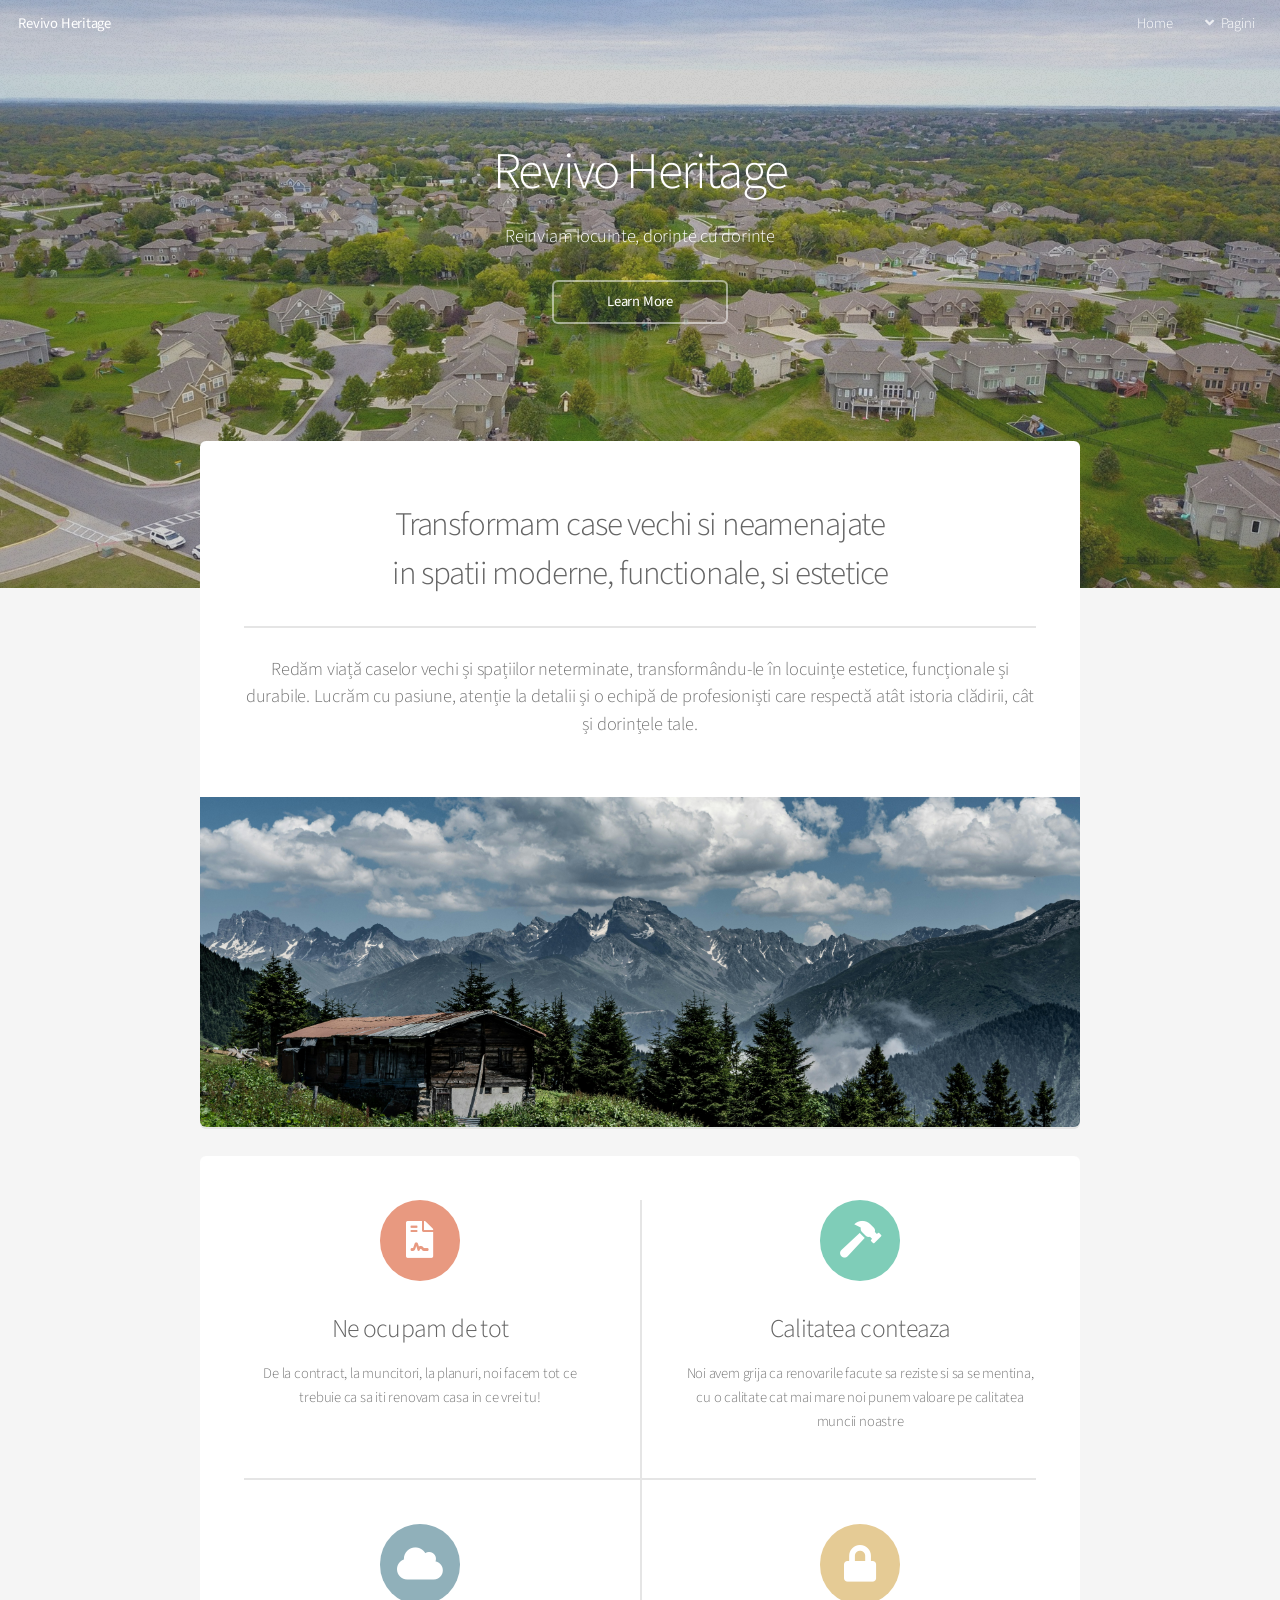
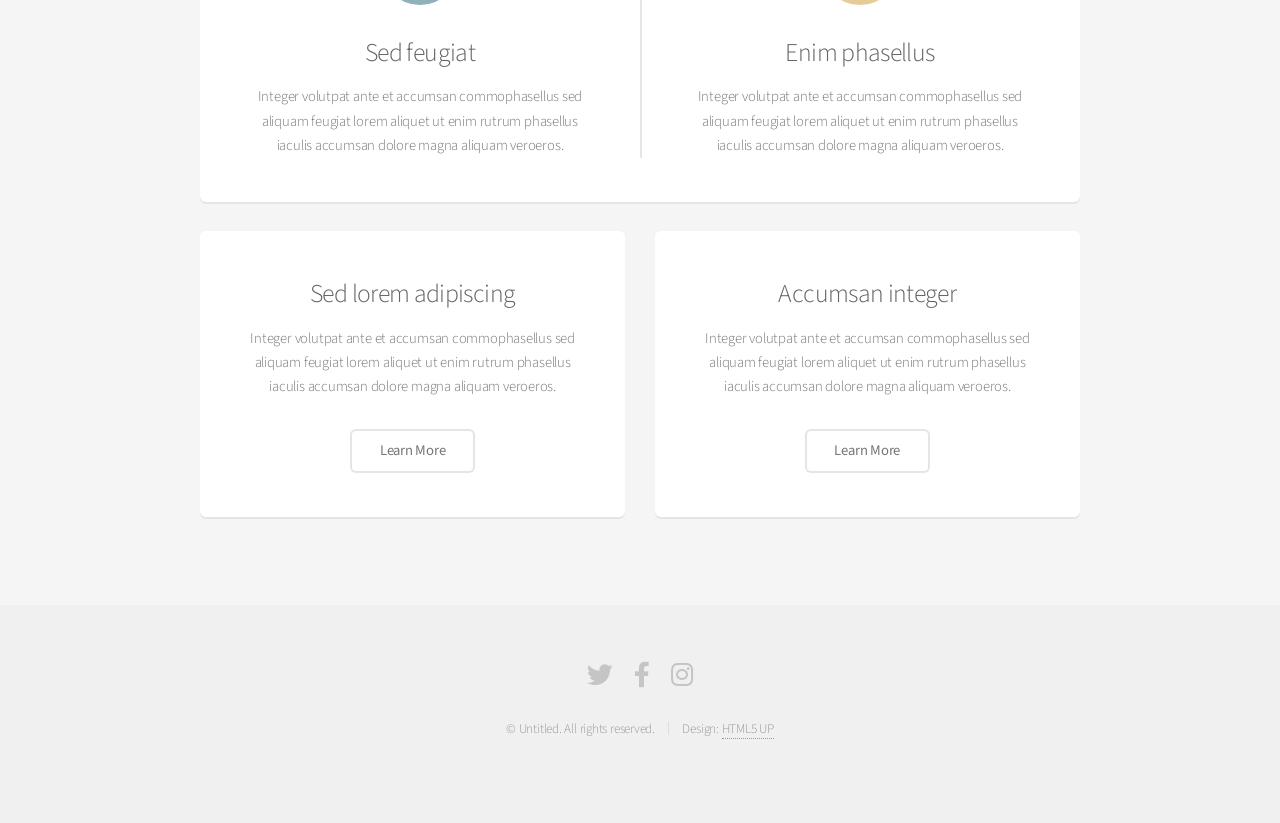
==== commit c3f571b7: "Sterse Am sters cateva chestii ca sa il fac pentru ce trebuie" ====
--- a/index.html
+++ b/index.html
@@ -37,7 +37,7 @@
 									</li>
 								</ul>
 							</li>
-							<li><a href="#" class="button">Sign Up</a></li>
+							
 						</ul>
 					</nav>
 				</header>
@@ -120,34 +120,13 @@
 
 				</section>
 
-			<!-- CTA -->
-				<section id="cta">
-
-					<h2>Sign up for beta access</h2>
-					<p>Blandit varius ut praesent nascetur eu penatibus nisi risus faucibus nunc.</p>
-
-					<form>
-						<div class="row gtr-50 gtr-uniform">
-							<div class="col-8 col-12-mobilep">
-								<input type="email" name="email" id="email" placeholder="Email Address" />
-							</div>
-							<div class="col-4 col-12-mobilep">
-								<input type="submit" value="Sign Up" class="fit" />
-							</div>
-						</div>
-					</form>
-
-				</section>
-
+			
 			<!-- Footer -->
 				<footer id="footer">
 					<ul class="icons">
 						<li><a href="#" class="icon brands fa-twitter"><span class="label">Twitter</span></a></li>
 						<li><a href="#" class="icon brands fa-facebook-f"><span class="label">Facebook</span></a></li>
 						<li><a href="#" class="icon brands fa-instagram"><span class="label">Instagram</span></a></li>
-						<li><a href="#" class="icon brands fa-github"><span class="label">Github</span></a></li>
-						<li><a href="#" class="icon brands fa-dribbble"><span class="label">Dribbble</span></a></li>
-						<li><a href="#" class="icon brands fa-google-plus"><span class="label">Google+</span></a></li>
 					</ul>
 					<ul class="copyright">
 						<li>&copy; Untitled. All rights reserved.</li><li>Design: <a href="http://html5up.net">HTML5 UP</a></li>
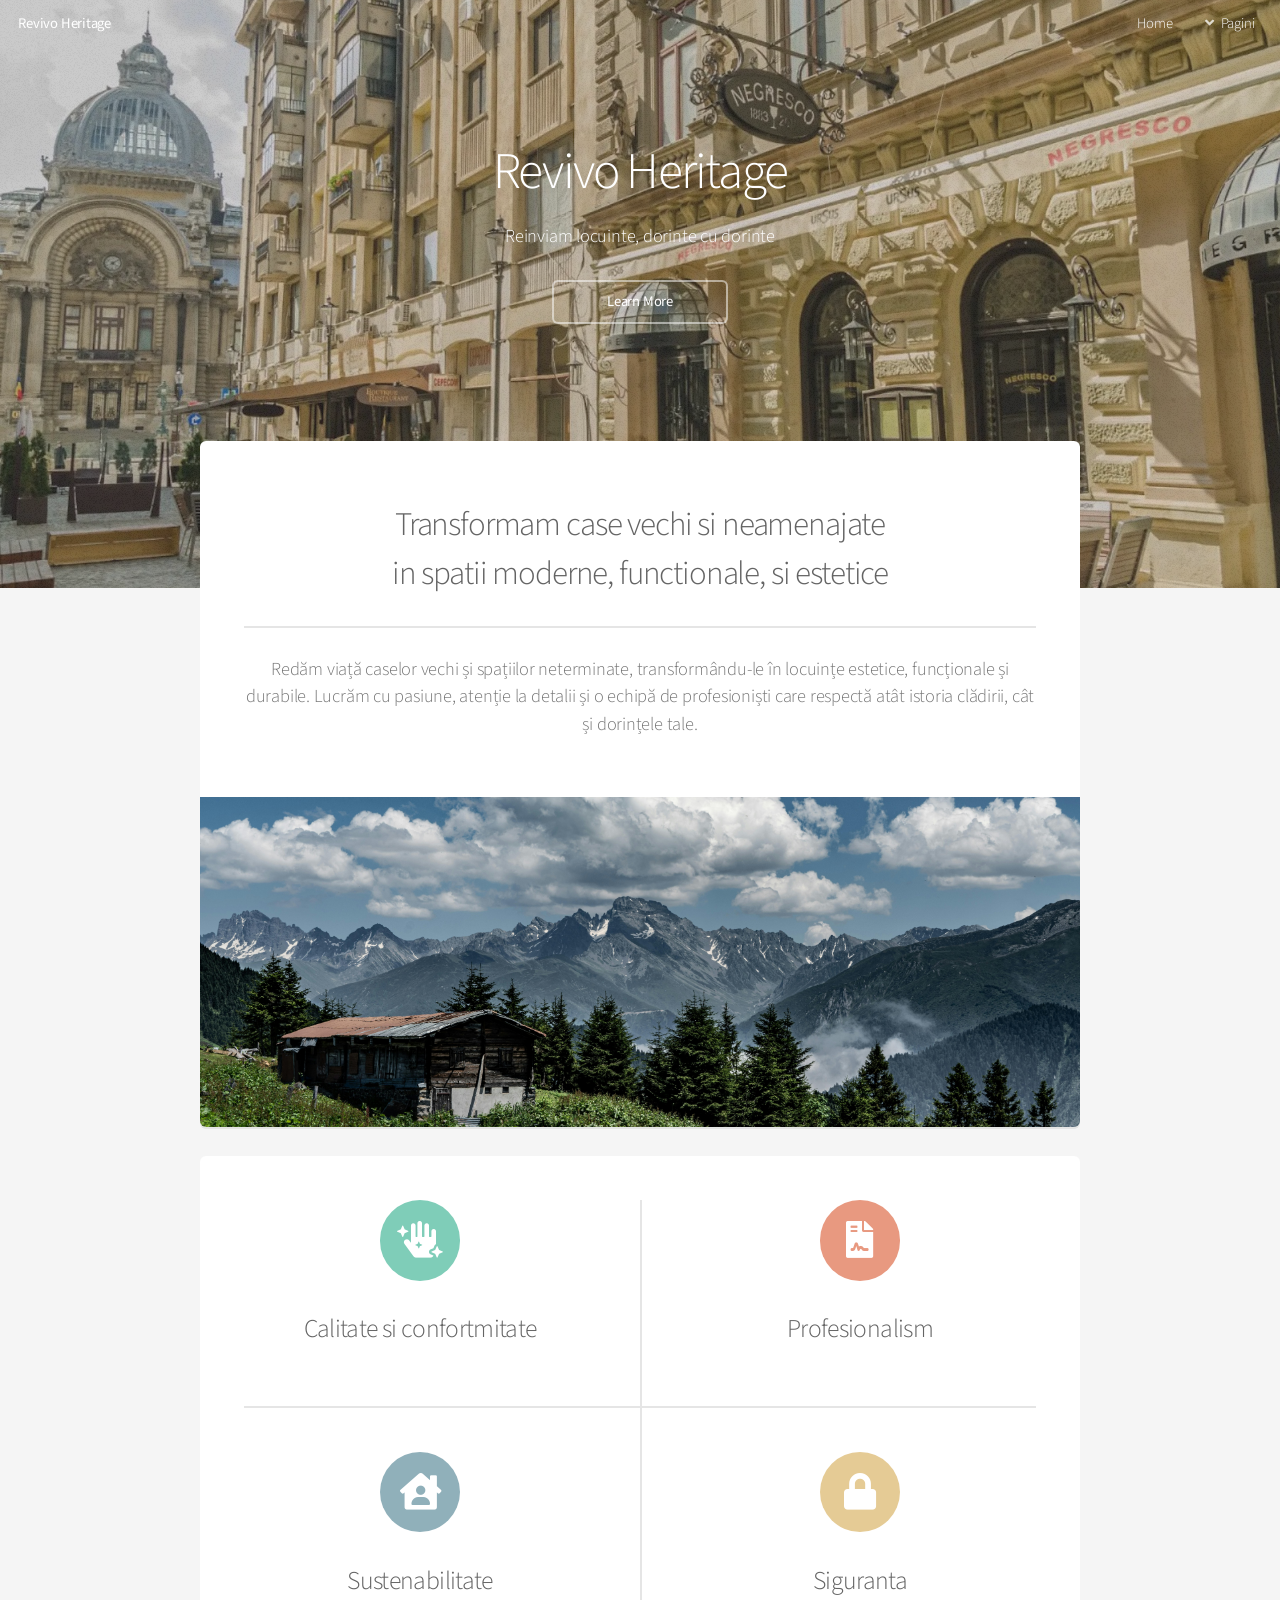
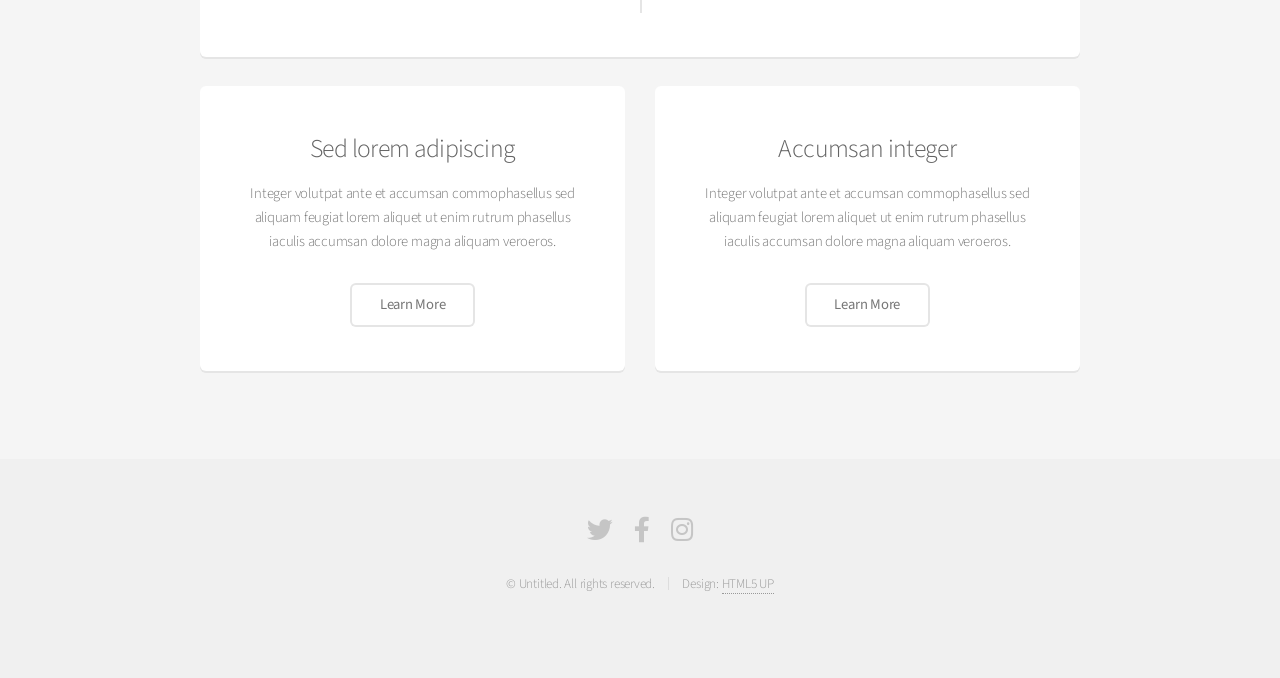
==== commit c915ce46: "Add files via upload" ====
--- a/index.html
+++ b/index.html
@@ -23,7 +23,7 @@
 							<li>
 								<a href="#" class="icon solid fa-angle-down">Pagini</a>
 								<ul>
-									<li><a href="generic.html">Generic</a></li>
+									<li><a href="generic.html">Cine suntem</a></li>
 									<li><a href="contact.html">Contact</a></li>
 									<li><a href="elements.html">Elements</a></li>
 									<li>
@@ -67,26 +67,26 @@
 					<section class="box special features">
 						<div class="features-row">
 							<section>
-								<span class="icon solid major fa-file-contract accent2"></span>
-								<h3>Ne ocupam de tot</h3>
-								<p>De la contract, la muncitori, la planuri, noi facem tot ce trebuie ca sa iti renovam casa in ce vrei tu!</p>
+								<span class="icon solid major fa-hand-sparkles accent3"></span>
+								<h3>Calitate si confortmitate</h3>
+								<p></p>
 							</section>
 							<section>
-								<span class="icon solid major fa-hammer accent3"></span>
-								<h3>Calitatea conteaza</h3>
-								<p>Noi avem grija ca renovarile facute sa reziste si sa se mentina, cu o calitate cat mai mare noi punem valoare pe calitatea muncii noastre</p>
+								<span class="icon solid major fa-file-contract accent2"></span>
+								<h3>Profesionalism</h3>
+								<p></p>
 							</section>
 						</div>
 						<div class="features-row">
 							<section>
-								<span class="icon solid major fa-cloud accent4"></span>
-								<h3>Sed feugiat</h3>
-								<p>Integer volutpat ante et accumsan commophasellus sed aliquam feugiat lorem aliquet ut enim rutrum phasellus iaculis accumsan dolore magna aliquam veroeros.</p>
+								<span class="icon solid major fa-house-user accent4"></span>
+								<h3>Sustenabilitate</h3>
+								<p></p>
 							</section>
 							<section>
 								<span class="icon solid major fa-lock accent5"></span>
-								<h3>Enim phasellus</h3>
-								<p>Integer volutpat ante et accumsan commophasellus sed aliquam feugiat lorem aliquet ut enim rutrum phasellus iaculis accumsan dolore magna aliquam veroeros.</p>
+								<h3>Siguranta</h3>
+								<p></p>
 							</section>
 						</div>
 					</section>
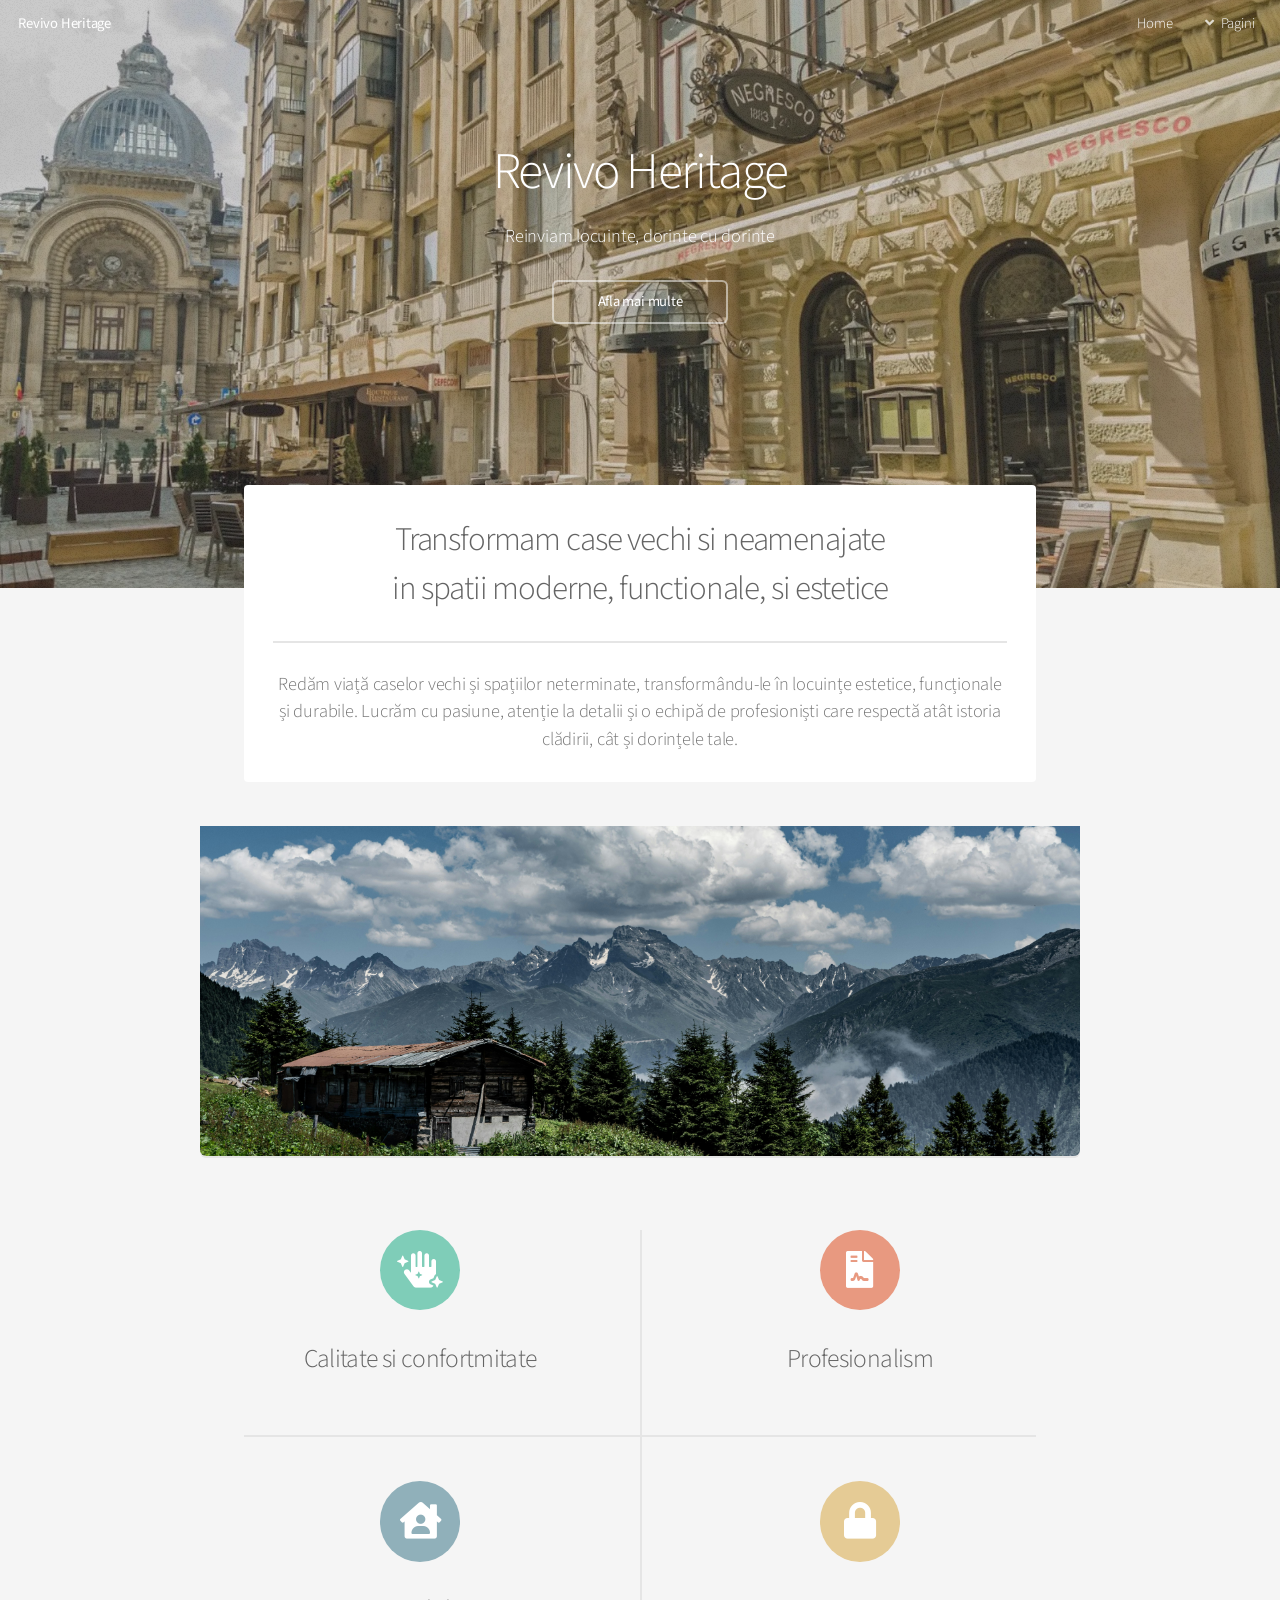
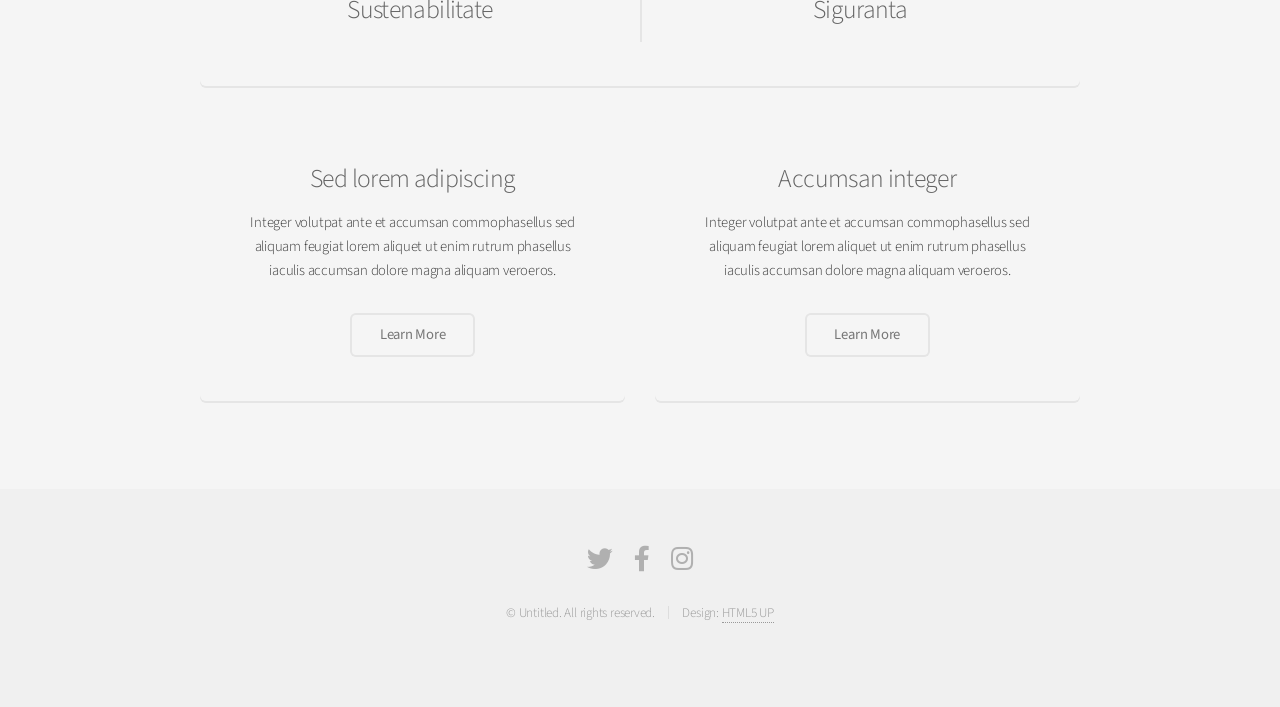
==== commit ff7b0850: "Add files via upload" ====
--- a/index.html
+++ b/index.html
@@ -10,6 +10,7 @@
 		<meta charset="utf-8" />
 		<meta name="viewport" content="width=device-width, initial-scale=1, user-scalable=no" />
 		<link rel="stylesheet" href="assets/css/main.css" />
+		
 	</head>
 	<body class="landing is-preload">
 		<div id="page-wrapper">
@@ -47,7 +48,7 @@
 					<h2>Revivo Heritage</h2>
 					<p>Reinviam locuinte, dorinte cu dorinte</p>
 					<ul class="actions special">
-						<li><a href="#" class="button">Learn More</a></li>
+						<li><a href="generic.html" class="button">Afla mai multe</a></li>
 					</ul>
 				</section>
 
@@ -55,7 +56,7 @@
 				<section id="main" class="container">
 
 					<section class="box special">
-						<header class="major">
+						<header class="major" style="background: rgb(255, 255, 255); padding: 2em; border-radius: 4px;">
 							<h2>Transformam case vechi si neamenajate
 							<br />
 							in spatii moderne, functionale, si estetice</h2>
@@ -63,7 +64,7 @@
 						</header>
 						<span class="image featured"><img src="images/pic01.jpg" alt="" /></span>
 					</section>
-
+ 
 					<section class="box special features">
 						<div class="features-row">
 							<section>
--- a/assets/css/main.css
+++ b/assets/css/main.css
@@ -109,7 +109,7 @@
 	}
 
 	body, input, select, textarea {
-		color: #777;
+		color: #3b3b3b;
 		font-family: "Source Sans Pro", sans-serif;
 		font-size: 16pt;
 		font-weight: 300;
@@ -2250,7 +2250,7 @@
 /* Box */
 
 	.box {
-		background: #fff;
+		background: #ffffff00;
 		border-radius: 6px;
 		box-shadow: 0 2px 0 0 #e5e5e5;
 		margin: 0 0 2em 0;
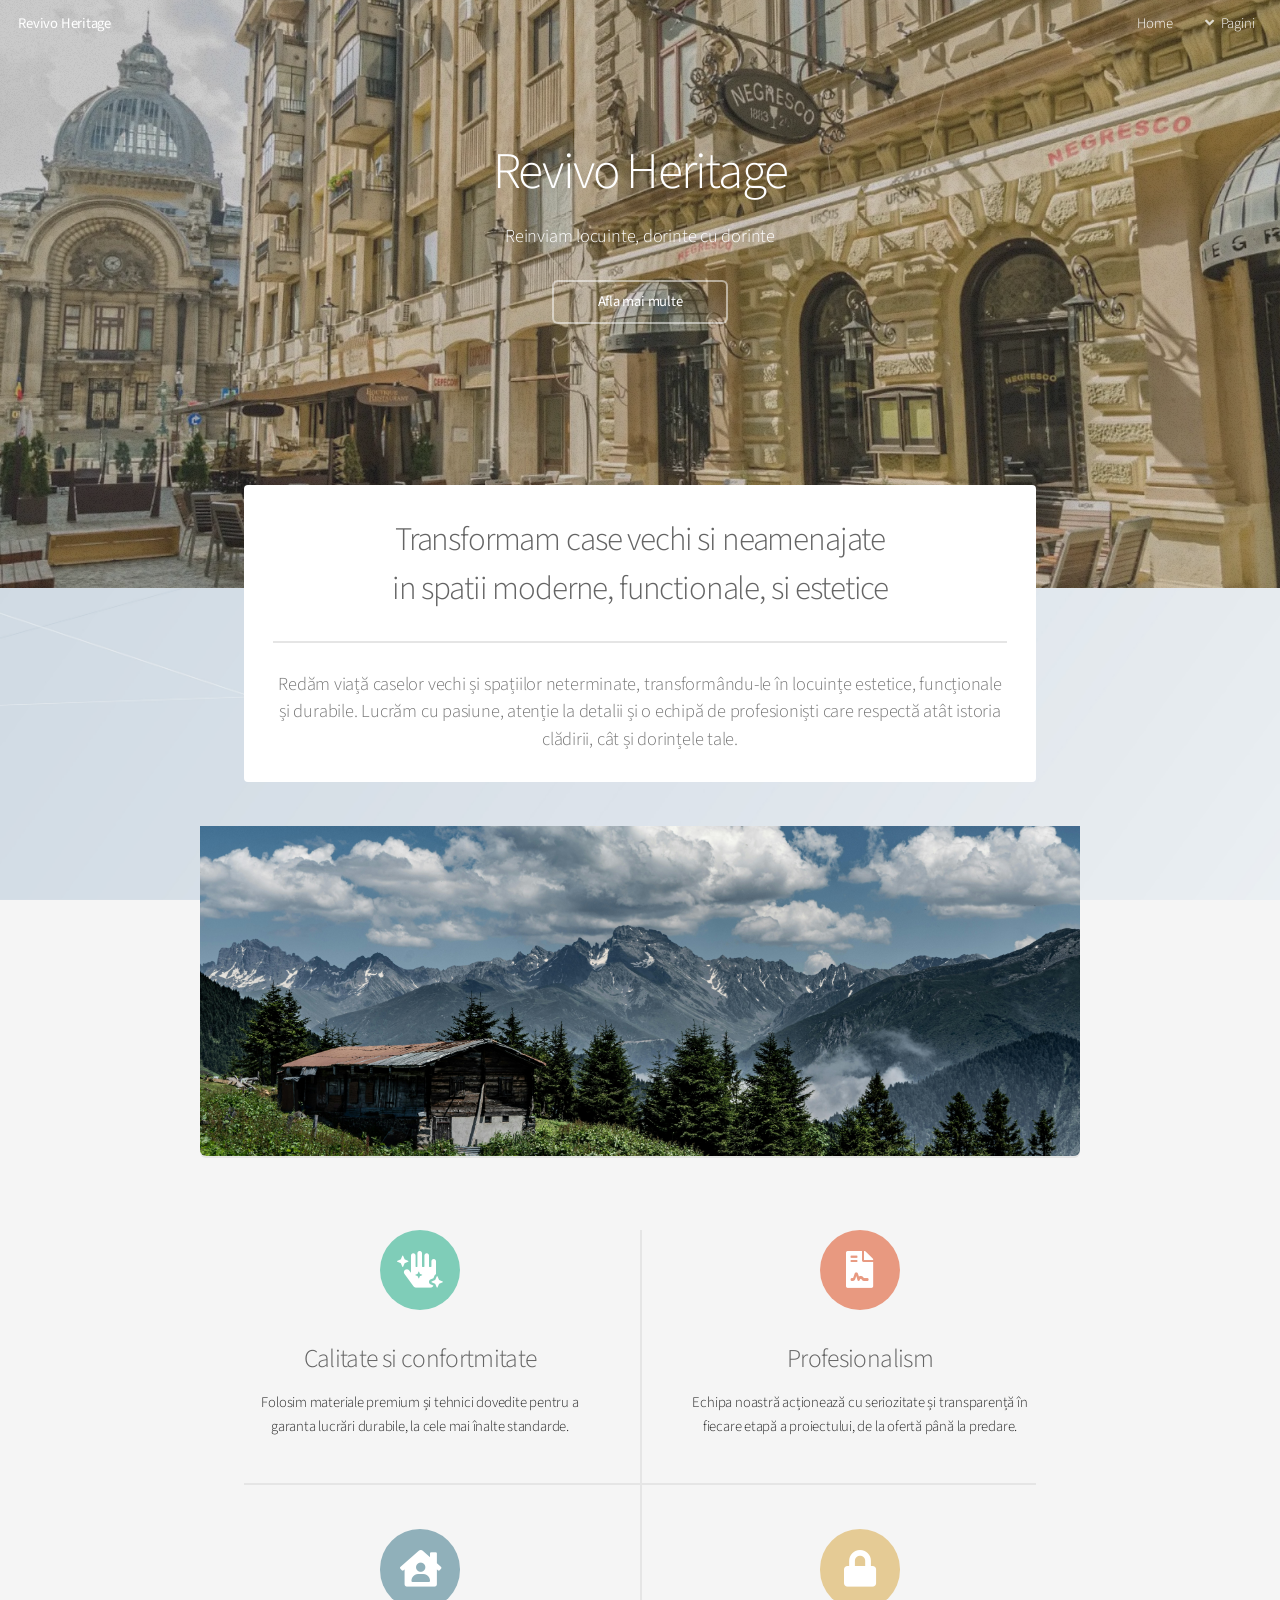
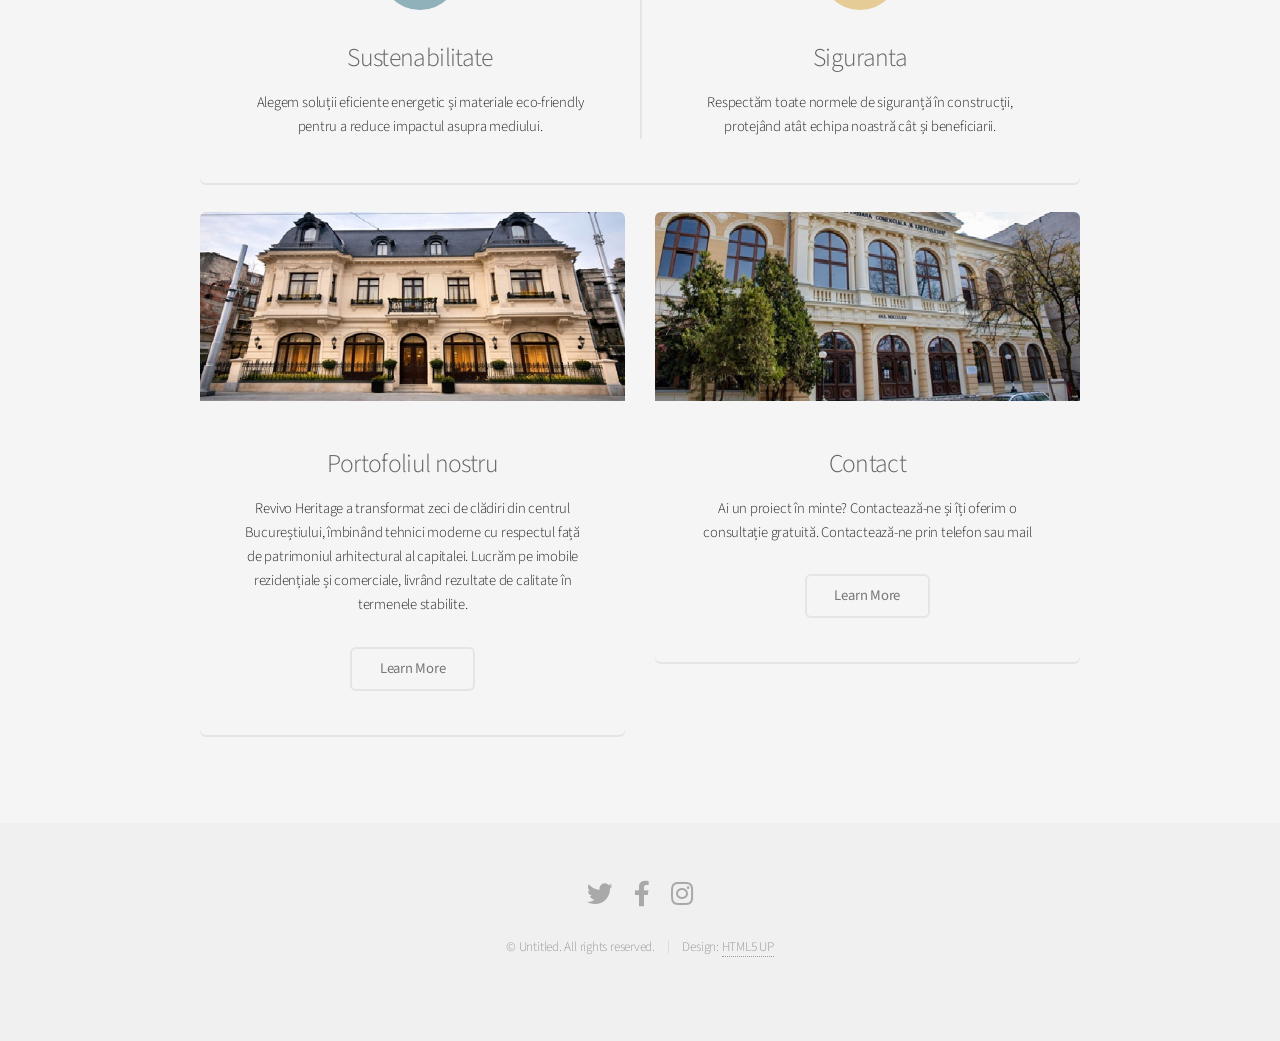
==== commit 68373093: "front page done" ====
--- a/index.html
+++ b/index.html
@@ -4,17 +4,57 @@
 	html5up.net | @ajlkn
 	Free for personal and commercial use under the CCA 3.0 license (html5up.net/license)
 -->
+
 <html>
 	<head>
 		<title>Alpha by HTML5 UP</title>
 		<meta charset="utf-8" />
 		<meta name="viewport" content="width=device-width, initial-scale=1, user-scalable=no" />
 		<link rel="stylesheet" href="assets/css/main.css" />
-		
+		<style>
+						body::before {
+				content: "";
+				position: fixed;
+				inset: 0;
+				z-index: 0;
+				background-image: url("images/pic08.jpg");
+				background-size: cover;
+				background-position: center;
+				filter: brightness(1);
+			}
+			#page-wrapper { position: relative; z-index: 1; }
+			/* ── Fade-in + slide ── */
+			.rh-slide {
+				opacity: 0;
+				transform: translateY(32px);
+				transition: opacity 0.65s ease, transform 0.65s ease;
+			}
+			.rh-slide.visible {
+				opacity: 1;
+				transform: translateY(0);
+			}
+ 
+			/* ── Feature hover highlight ── */
+			.features-row section {
+				transition: background 0.3s ease, transform 0.3s ease, box-shadow 0.3s ease;
+				border-radius: 6px;
+				padding: 1.2em;
+				cursor: default;
+			}
+			.features-row section:hover {
+				background: rgba(62, 29, 247, 0.08);
+				transform: translateY(-4px);
+				box-shadow: 0 8px 24px rgba(0,0,0,0.15);
+			}
+			.features-row section:hover h3 {
+				color: #1d33f7;
+				transition: color 0.3s ease;
+			}
+		</style>
 	</head>
 	<body class="landing is-preload">
 		<div id="page-wrapper">
-
+ 
 			<!-- Header -->
 				<header id="header" class="alt">
 					<h1><a href="index.html">Revivo Heritage</a></h1>
@@ -25,24 +65,15 @@
 								<a href="#" class="icon solid fa-angle-down">Pagini</a>
 								<ul>
 									<li><a href="generic.html">Cine suntem</a></li>
+									<li><a href="contact.html">Portofoliu</a></li>
 									<li><a href="contact.html">Contact</a></li>
-									<li><a href="elements.html">Elements</a></li>
-									<li>
-										<a href="#">Submenu</a>
-										<ul>
-											<li><a href="#">Option One</a></li>
-											<li><a href="#">Option Two</a></li>
-											<li><a href="#">Option Three</a></li>
-											<li><a href="#">Option Four</a></li>
-										</ul>
-									</li>
+
 								</ul>
 							</li>
-							
 						</ul>
 					</nav>
 				</header>
-
+ 
 			<!-- Banner -->
 				<section id="banner">
 					<h2>Revivo Heritage</h2>
@@ -51,11 +82,11 @@
 						<li><a href="generic.html" class="button">Afla mai multe</a></li>
 					</ul>
 				</section>
-
+ 
 			<!-- Main -->
 				<section id="main" class="container">
-
-					<section class="box special">
+ 
+					<section class="box special rh-slide">
 						<header class="major" style="background: rgb(255, 255, 255); padding: 2em; border-radius: 4px;">
 							<h2>Transformam case vechi si neamenajate
 							<br />
@@ -65,63 +96,58 @@
 						<span class="image featured"><img src="images/pic01.jpg" alt="" /></span>
 					</section>
  
-					<section class="box special features">
+					<section class="box special features rh-slide">
 						<div class="features-row">
 							<section>
 								<span class="icon solid major fa-hand-sparkles accent3"></span>
 								<h3>Calitate si confortmitate</h3>
-								<p></p>
+								<p>Folosim materiale premium și tehnici dovedite pentru a garanta lucrări durabile, la cele mai înalte standarde.</p>
 							</section>
 							<section>
 								<span class="icon solid major fa-file-contract accent2"></span>
 								<h3>Profesionalism</h3>
-								<p></p>
+								<p>Echipa noastră acționează cu seriozitate și transparență în fiecare etapă a proiectului, de la ofertă până la predare.</p>
 							</section>
 						</div>
 						<div class="features-row">
 							<section>
 								<span class="icon solid major fa-house-user accent4"></span>
 								<h3>Sustenabilitate</h3>
-								<p></p>
+								<p>Alegem soluții eficiente energetic și materiale eco-friendly pentru a reduce impactul asupra mediului.</p>
 							</section>
 							<section>
 								<span class="icon solid major fa-lock accent5"></span>
 								<h3>Siguranta</h3>
-								<p></p>
+								<p>Respectăm toate normele de siguranță în construcții, protejând atât echipa noastră cât și beneficiarii.</p>
 							</section>
 						</div>
 					</section>
-
+ 
 					<div class="row">
 						<div class="col-6 col-12-narrower">
-
-							<section class="box special">
+							<section class="box special rh-slide">
 								<span class="image featured"><img src="images/pic02.jpg" alt="" /></span>
-								<h3>Sed lorem adipiscing</h3>
-								<p>Integer volutpat ante et accumsan commophasellus sed aliquam feugiat lorem aliquet ut enim rutrum phasellus iaculis accumsan dolore magna aliquam veroeros.</p>
+								<h3>Portofoliul nostru</h3>
+								<p>Revivo Heritage a transformat zeci de clădiri din centrul Bucureștiului, îmbinând tehnici moderne cu respectul față de patrimoniul arhitectural al capitalei. Lucrăm pe imobile rezidențiale și comerciale, livrând rezultate de calitate în termenele stabilite. </p>
 								<ul class="actions special">
 									<li><a href="#" class="button alt">Learn More</a></li>
 								</ul>
 							</section>
-
 						</div>
 						<div class="col-6 col-12-narrower">
-
-							<section class="box special">
+							<section class="box special rh-slide">
 								<span class="image featured"><img src="images/pic03.jpg" alt="" /></span>
-								<h3>Accumsan integer</h3>
-								<p>Integer volutpat ante et accumsan commophasellus sed aliquam feugiat lorem aliquet ut enim rutrum phasellus iaculis accumsan dolore magna aliquam veroeros.</p>
+								<h3>Contact</h3>
+								<p>Ai un proiect în minte? Contactează-ne și îți oferim o consultație gratuită. Contactează-ne prin telefon sau mail</p>
 								<ul class="actions special">
 									<li><a href="#" class="button alt">Learn More</a></li>
 								</ul>
 							</section>
-
 						</div>
 					</div>
-
+ 
 				</section>
-
-			
+ 
 			<!-- Footer -->
 				<footer id="footer">
 					<ul class="icons">
@@ -133,9 +159,9 @@
 						<li>&copy; Untitled. All rights reserved.</li><li>Design: <a href="http://html5up.net">HTML5 UP</a></li>
 					</ul>
 				</footer>
-
+ 
 		</div>
-
+ 
 		<!-- Scripts -->
 			<script src="assets/js/jquery.min.js"></script>
 			<script src="assets/js/jquery.dropotron.min.js"></script>
@@ -144,6 +170,30 @@
 			<script src="assets/js/breakpoints.min.js"></script>
 			<script src="assets/js/util.js"></script>
 			<script src="assets/js/main.js"></script>
-
+ 
+		<script>
+		document.addEventListener('DOMContentLoaded', function () {
+			var observer = new IntersectionObserver(function (entries) {
+				entries.forEach(function (entry) {
+					if (!entry.isIntersecting) return;
+ 
+					var el = entry.target;
+					var all = Array.from(document.querySelectorAll('.rh-slide'));
+					var i = all.indexOf(el);
+ 
+					setTimeout(function () {
+						el.classList.add('visible');
+					}, i * 120);
+ 
+					observer.unobserve(el);
+				});
+			}, { threshold: 0.12 });
+ 
+			document.querySelectorAll('.rh-slide').forEach(function (el) {
+				observer.observe(el);
+			});
+		});
+		</script>
+ 
 	</body>
 </html>
--- a/assets/css/main.css
+++ b/assets/css/main.css
@@ -109,7 +109,7 @@
 	}
 
 	body, input, select, textarea {
-		color: #3b3b3b;
+		color: #272727;
 		font-family: "Source Sans Pro", sans-serif;
 		font-size: 16pt;
 		font-weight: 300;
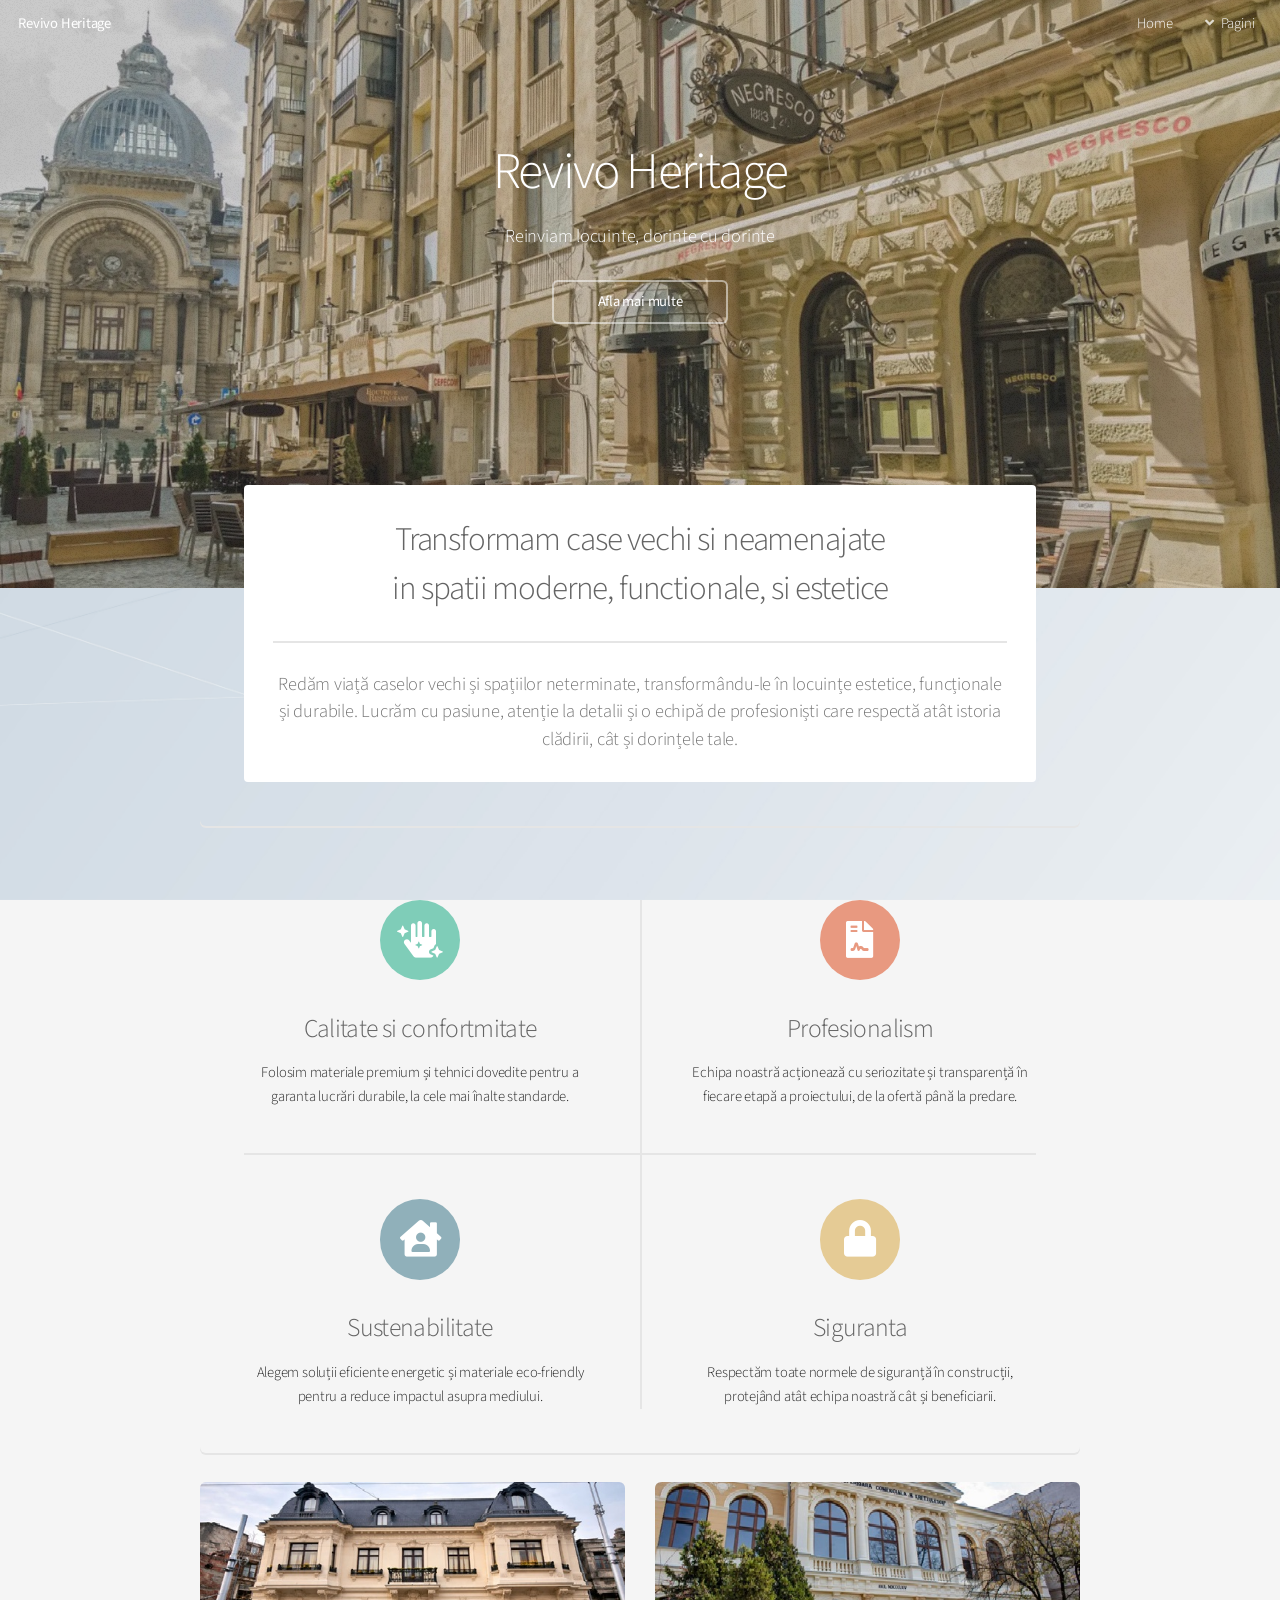
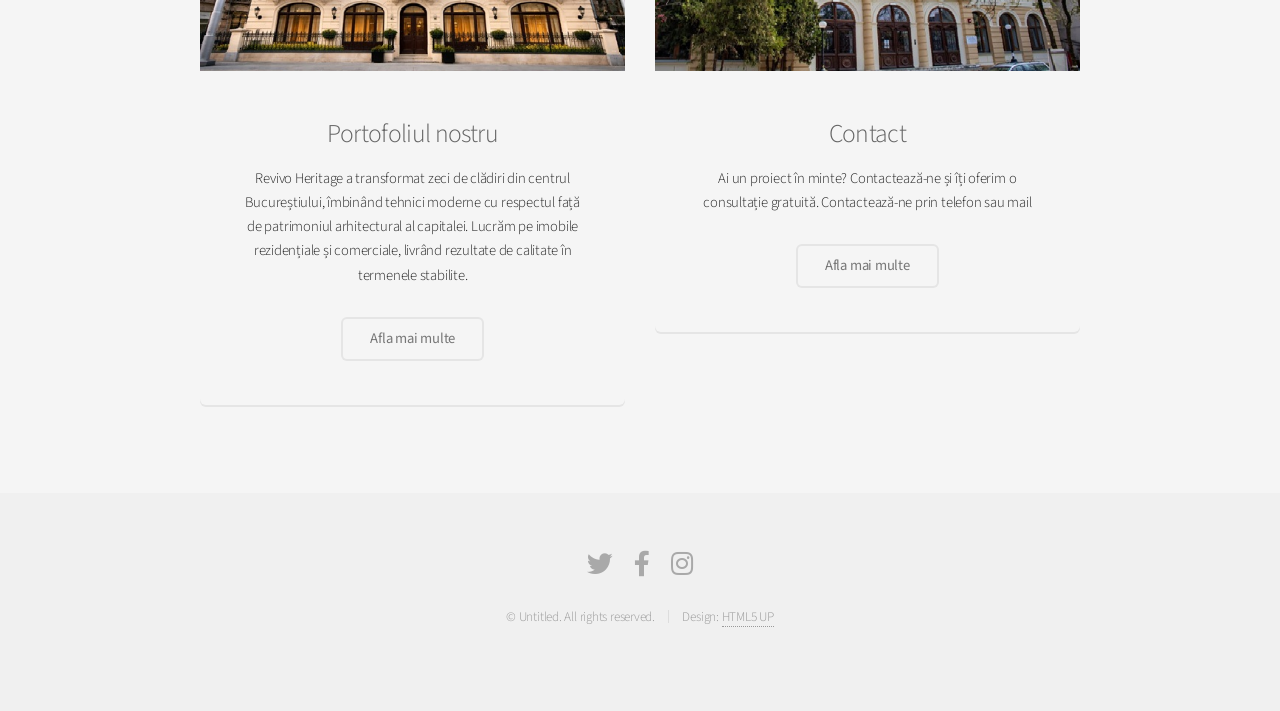
==== commit bd2c5b9c: "Add files via upload" ====
--- a/index.html
+++ b/index.html
@@ -93,7 +93,7 @@
 							in spatii moderne, functionale, si estetice</h2>
 							<p>Redăm viață caselor vechi și spațiilor neterminate, transformându-le în locuințe estetice, funcționale și durabile. Lucrăm cu pasiune, atenție la detalii și o echipă de profesioniști care respectă atât istoria clădirii, cât și dorințele tale.</p>
 						</header>
-						<span class="image featured"><img src="images/pic01.jpg" alt="" /></span>
+
 					</section>
  
 					<section class="box special features rh-slide">
@@ -130,7 +130,7 @@
 								<h3>Portofoliul nostru</h3>
 								<p>Revivo Heritage a transformat zeci de clădiri din centrul Bucureștiului, îmbinând tehnici moderne cu respectul față de patrimoniul arhitectural al capitalei. Lucrăm pe imobile rezidențiale și comerciale, livrând rezultate de calitate în termenele stabilite. </p>
 								<ul class="actions special">
-									<li><a href="#" class="button alt">Learn More</a></li>
+									<li><a href="#" class="button alt">Afla mai multe</a></li>
 								</ul>
 							</section>
 						</div>
@@ -140,7 +140,7 @@
 								<h3>Contact</h3>
 								<p>Ai un proiect în minte? Contactează-ne și îți oferim o consultație gratuită. Contactează-ne prin telefon sau mail</p>
 								<ul class="actions special">
-									<li><a href="#" class="button alt">Learn More</a></li>
+									<li><a href="contact.html" class="button alt">Afla mai multe</a></li>
 								</ul>
 							</section>
 						</div>
